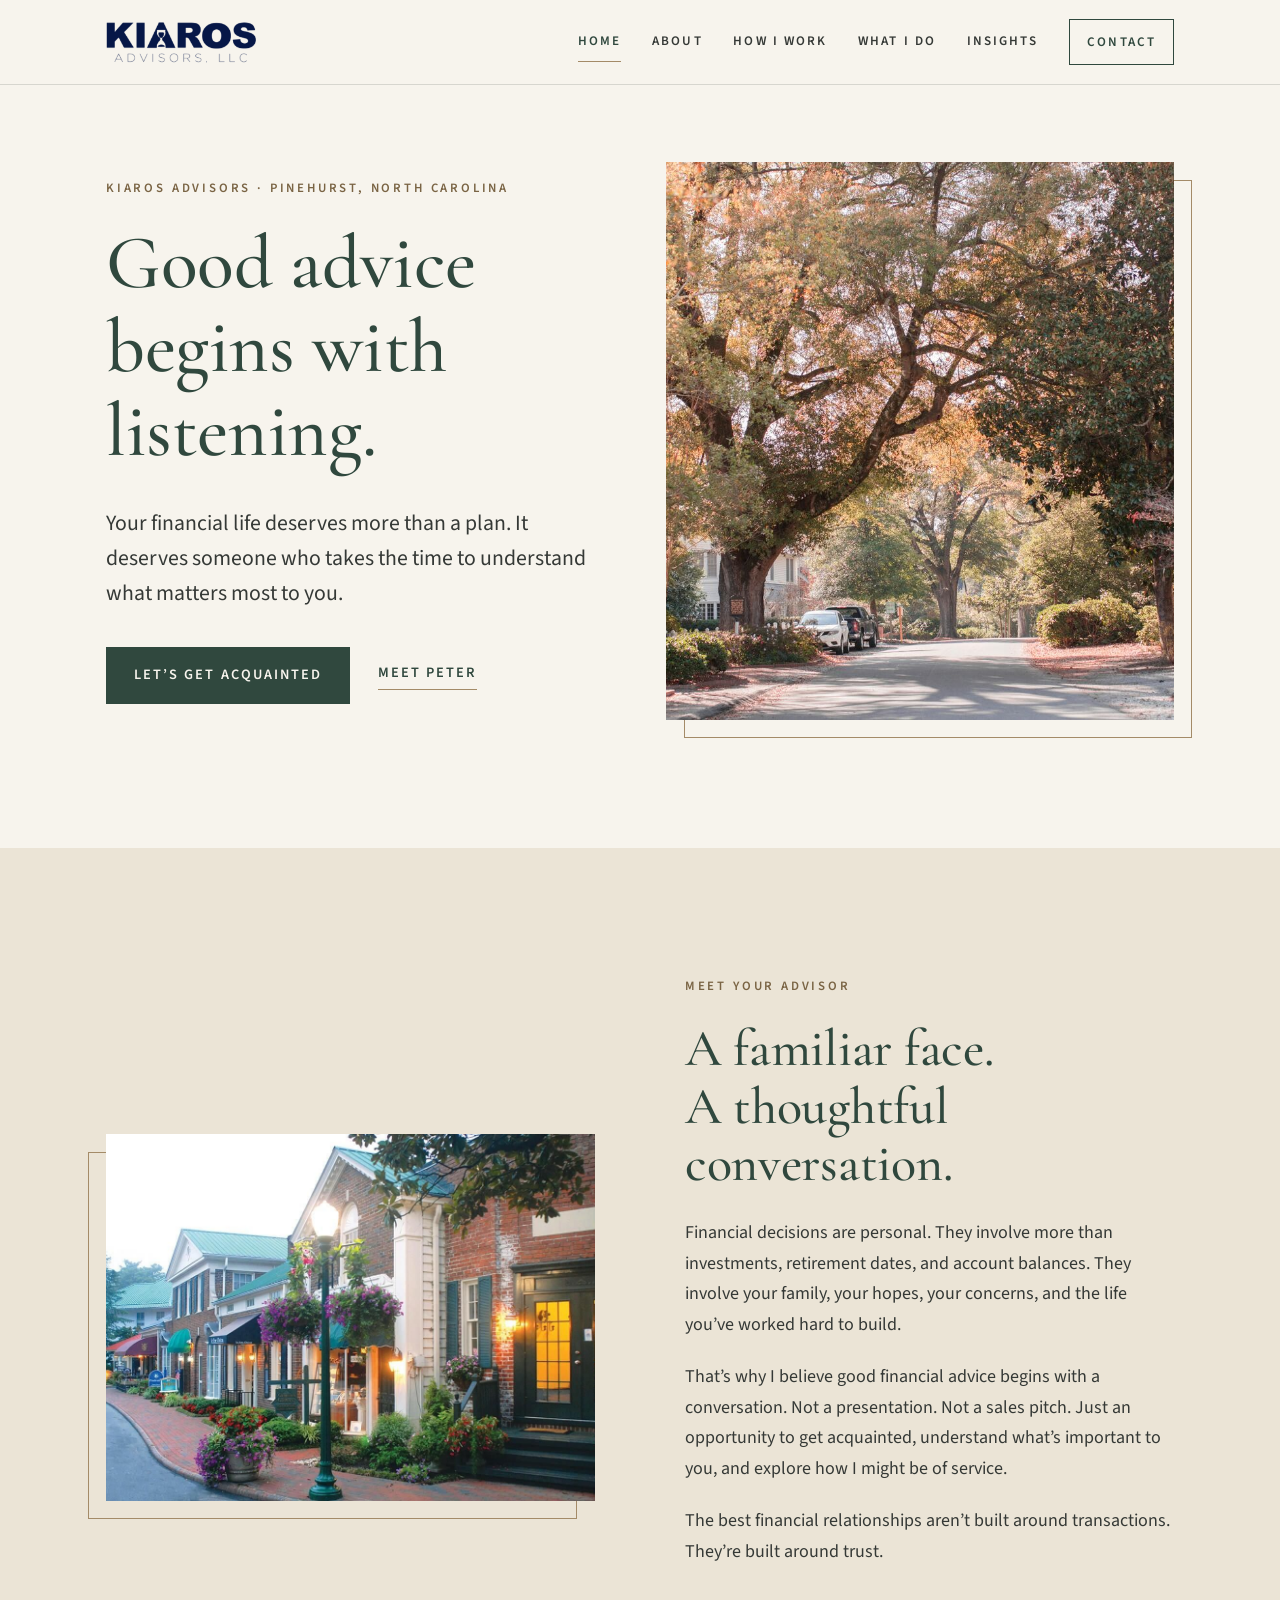
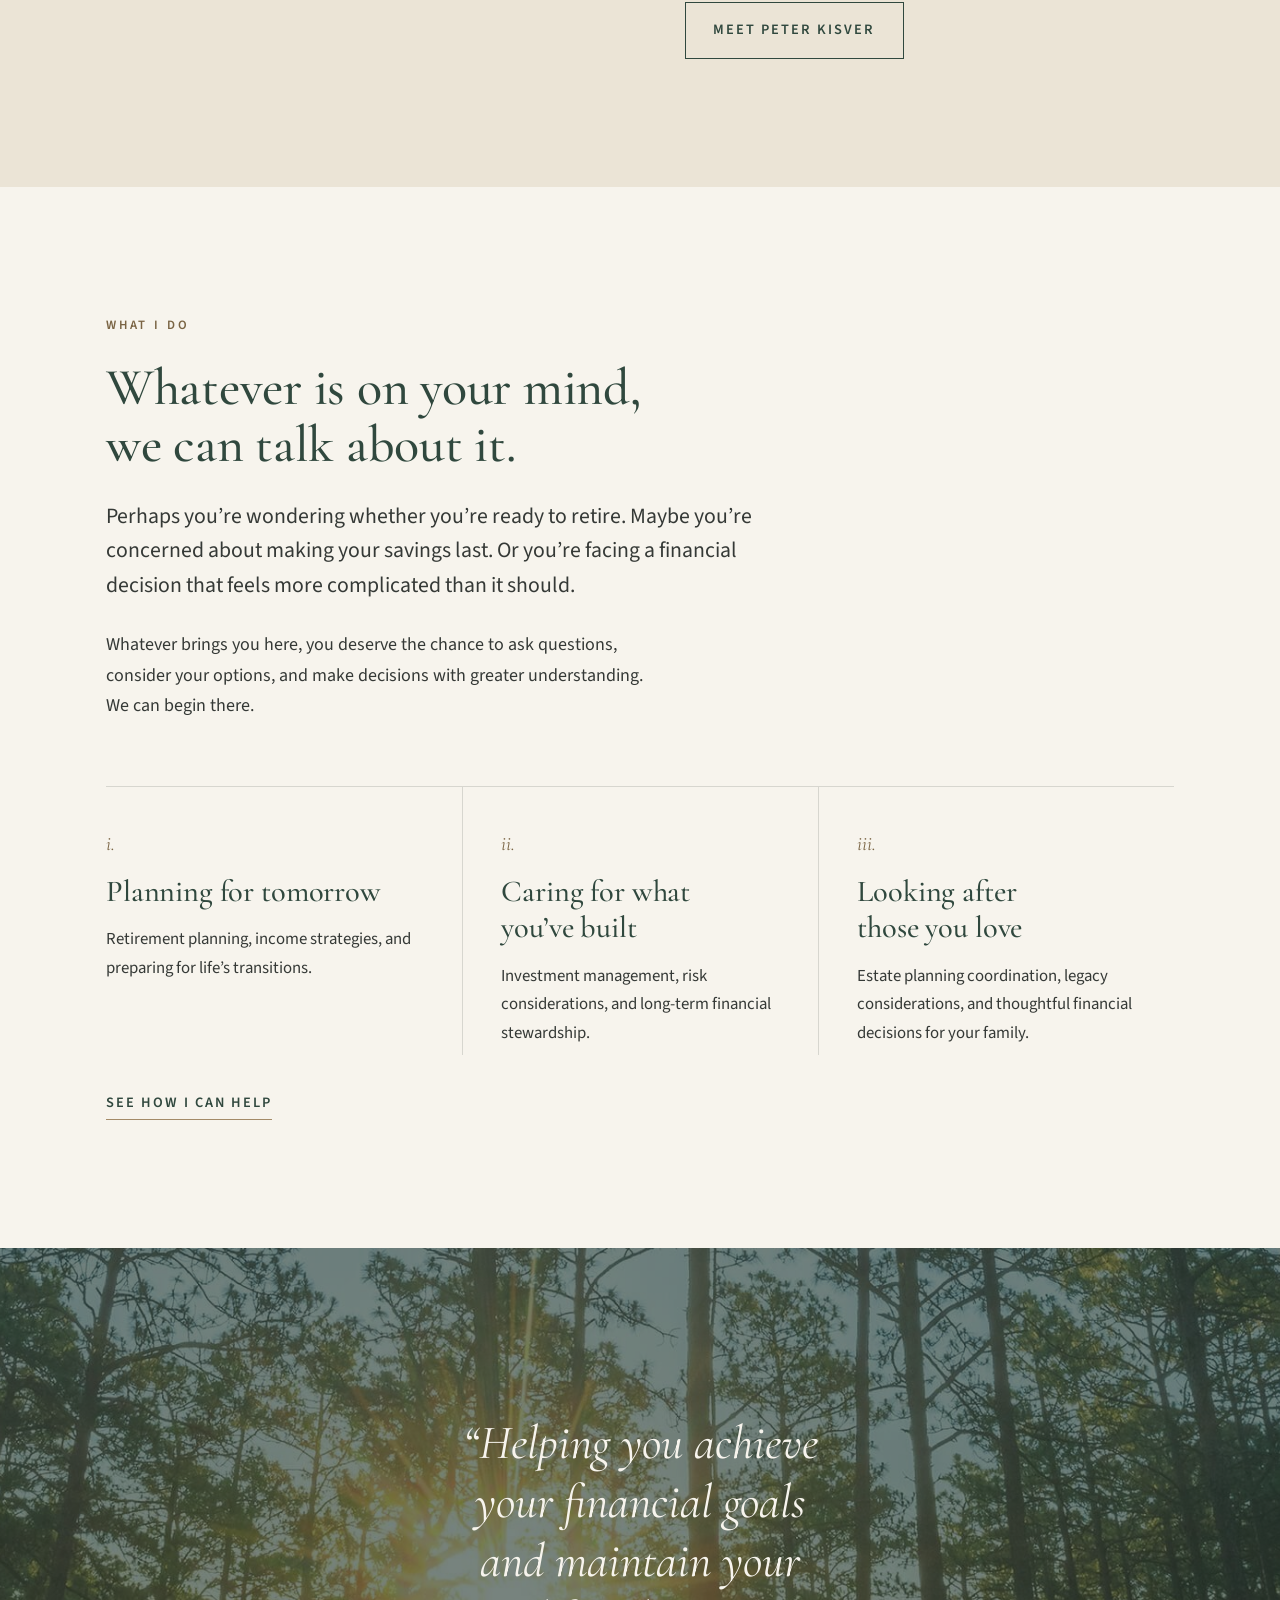
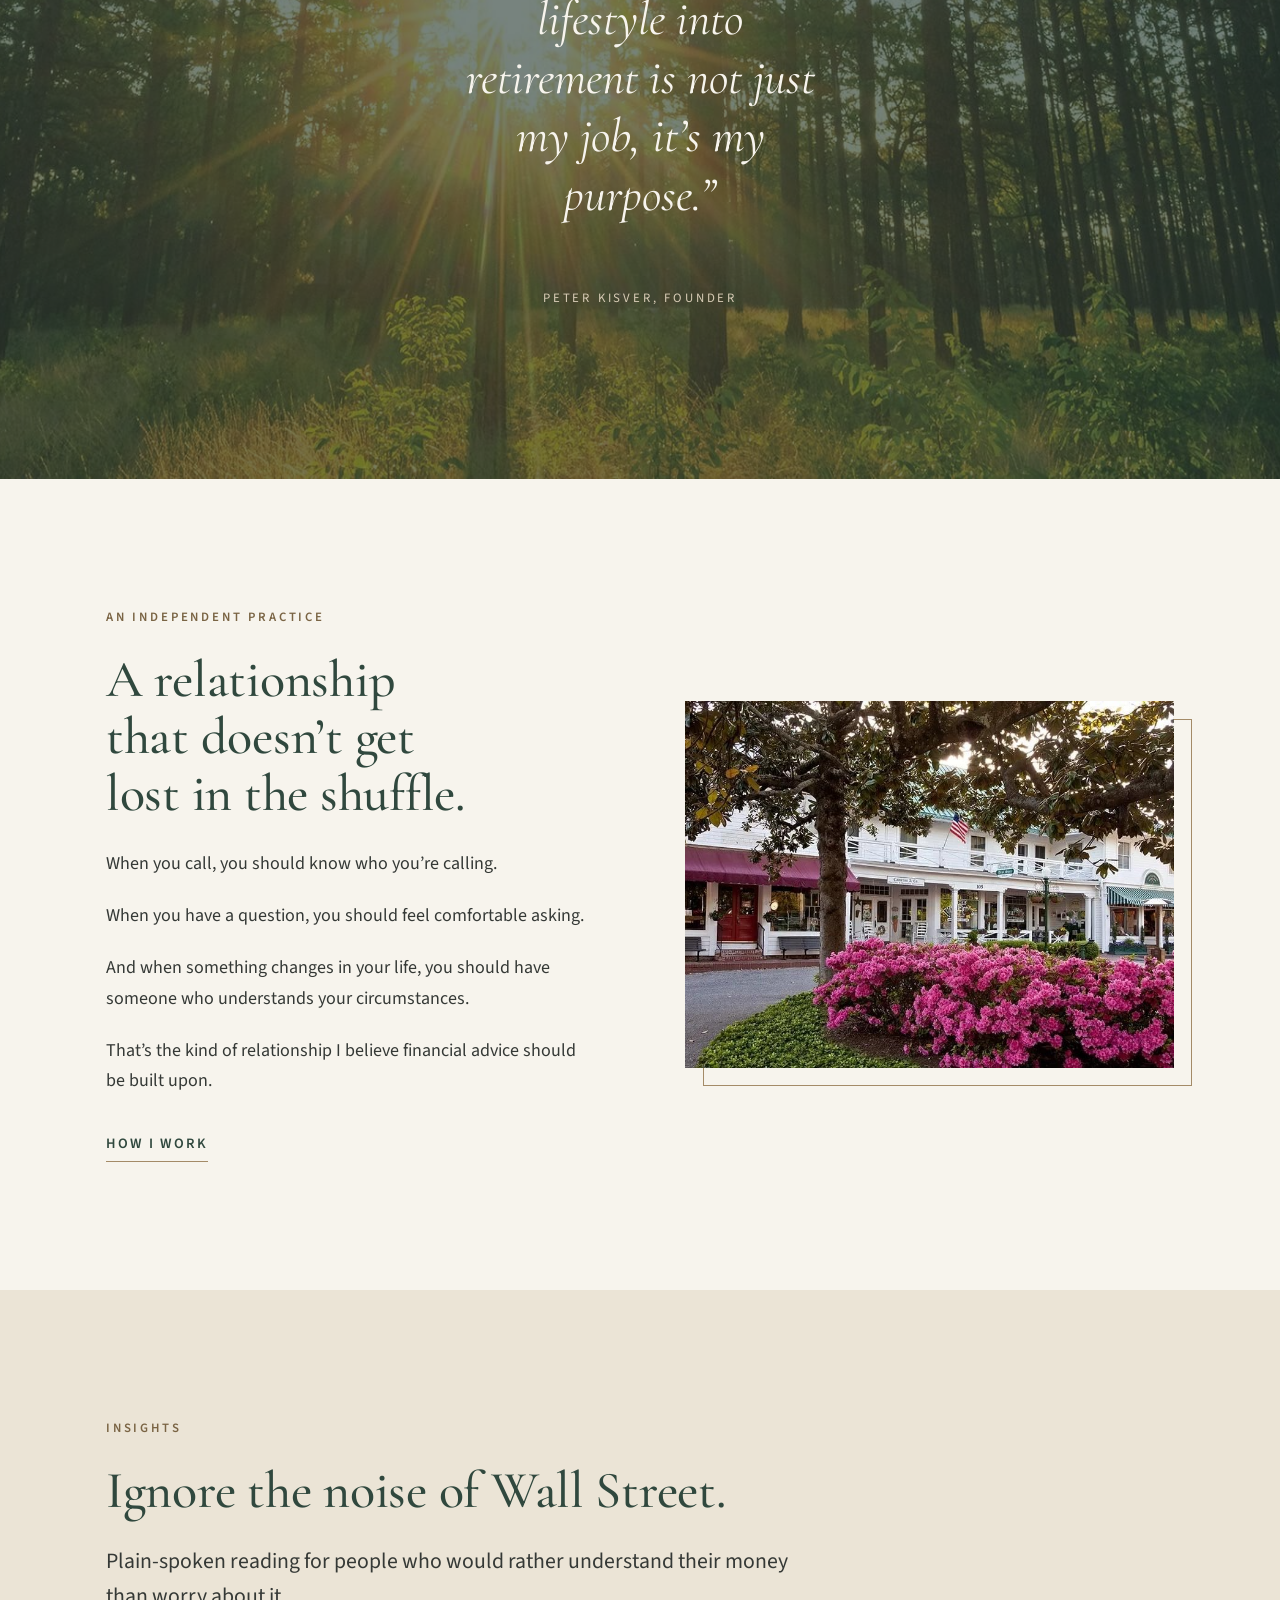
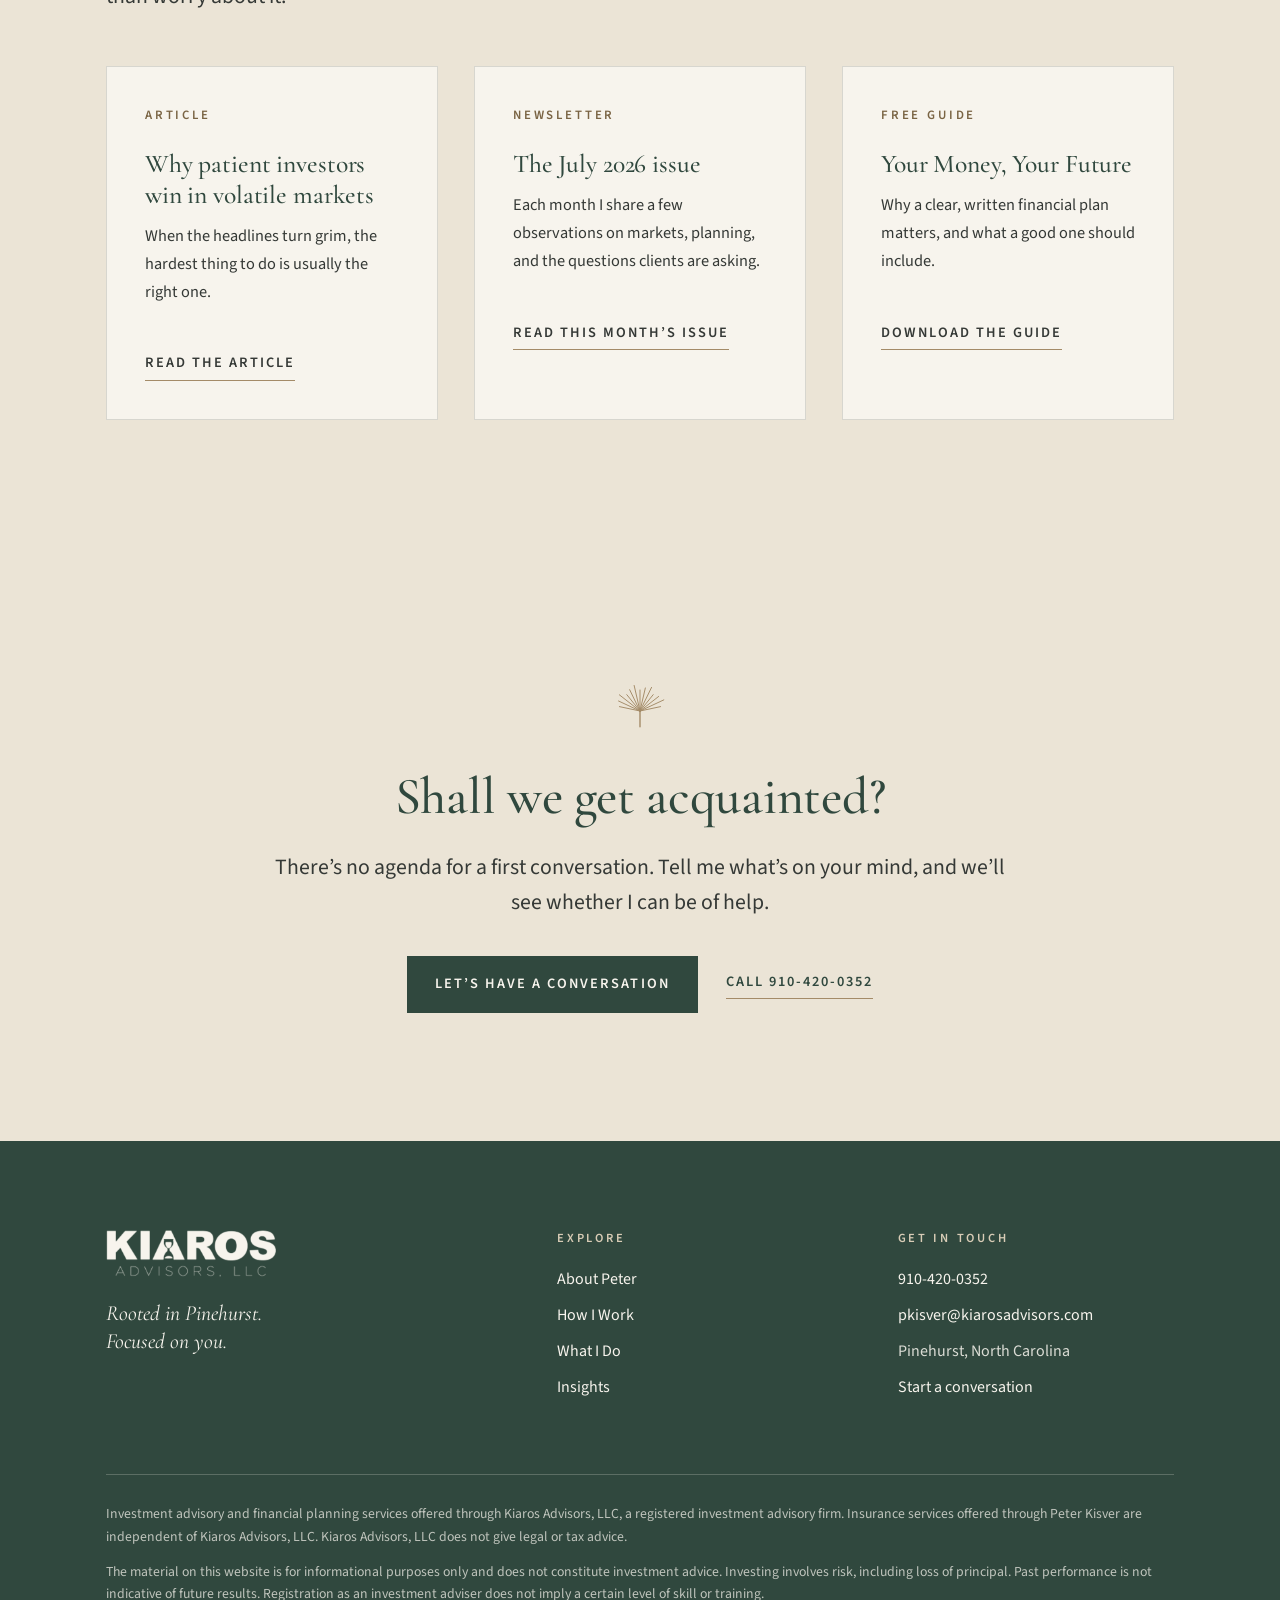
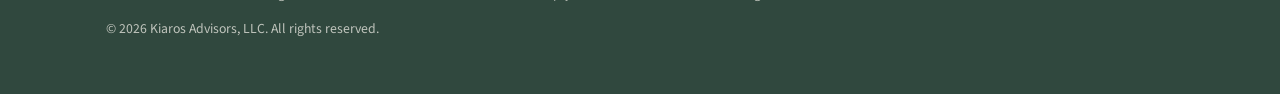
==== index.html @ 2b58d541 "Build new Kiaros Advisors website Static six-page site (Home, About, How I Work, What I Do, Insights" ====
<!doctype html>
<html lang="en">
<head>
  <meta charset="utf-8">
  <meta name="viewport" content="width=device-width, initial-scale=1">
  <title>Kiaros Advisors | Financial Planning in Pinehurst, NC</title>
  <meta name="description" content="Peter Kisver of Kiaros Advisors offers financial planning and investment management in Pinehurst, North Carolina. Good advice begins with listening.">
  <link rel="canonical" href="https://investinginthepines.com/">
  <meta property="og:type" content="website">
  <meta property="og:site_name" content="Kiaros Advisors">
  <meta property="og:title" content="Kiaros Advisors | Financial Planning in Pinehurst, NC">
  <meta property="og:description" content="Peter Kisver of Kiaros Advisors offers financial planning and investment management in Pinehurst, North Carolina. Good advice begins with listening.">
  <meta property="og:url" content="https://investinginthepines.com/">
  <meta property="og:image" content="https://investinginthepines.com/assets/img/share.jpg">
  <meta name="twitter:card" content="summary_large_image">
  <meta name="theme-color" content="#30483e">
  <link rel="icon" href="favicon.svg" type="image/svg+xml">
  <link rel="preconnect" href="https://fonts.googleapis.com">
  <link rel="preconnect" href="https://fonts.gstatic.com" crossorigin>
  <link href="https://fonts.googleapis.com/css2?family=Cormorant+Garamond:ital,wght@0,400;0,500;0,600;1,400;1,500&family=Source+Sans+3:wght@400;600&display=swap" rel="stylesheet">
  <link rel="stylesheet" href="assets/css/site.css">
</head>
<body>
  <a class="skip" href="#main">Skip to content</a>

  <header class="site-header">
    <div class="wrap">
      <a class="brand" href="index.html" aria-label="Kiaros Advisors, home">
        <img src="assets/img/kiaros-logo.png" alt="Kiaros Advisors, LLC" width="504" height="144">
      </a>
      <button class="nav-toggle" type="button" aria-expanded="false" aria-controls="site-nav">Menu</button>
      <nav class="nav" id="site-nav" aria-label="Main">
        <a href="index.html" aria-current="page">Home</a>
        <a href="about.html">About</a>
        <a href="how-i-work.html">How I Work</a>
        <a href="what-i-do.html">What I Do</a>
        <a href="insights.html">Insights</a>
        <a class="nav-cta" href="contact.html">Contact</a>
      </nav>
    </div>
  </header>

  <main id="main">

    <section class="hero">
      <div class="wrap hero-grid">
        <div>
          <span class="eyebrow">Kiaros Advisors &middot; Pinehurst, North Carolina</span>
          <h1>Good advice begins with listening.</h1>
          <p class="lede">Your financial life deserves more than a plan. It deserves someone who takes the time to understand what matters most to you.</p>
          <div class="actions">
            <a class="btn" href="contact.html">Let&rsquo;s Get Acquainted</a>
            <a class="textlink" href="about.html">Meet Peter</a>
          </div>
        </div>
        <figure class="frame">
          <img src="assets/img/pinehurst-street.jpg" alt="A quiet street in Pinehurst shaded by old oaks and magnolias" width="1280" height="853" fetchpriority="high">
        </figure>
      </div>
    </section>

    <section class="section section--sand">
      <div class="wrap split">
        <figure class="frame frame--left">
          <img src="assets/img/village-shops.jpg" alt="Brick storefronts and flower baskets along a street in the Village of Pinehurst" width="1140" height="760" loading="lazy">
        </figure>
        <div>
          <span class="eyebrow">Meet your advisor</span>
          <h2>A familiar face. A thoughtful conversation.</h2>
          <p>Financial decisions are personal. They involve more than investments, retirement dates, and account balances. They involve your family, your hopes, your concerns, and the life you&rsquo;ve worked hard to build.</p>
          <p>That&rsquo;s why I believe good financial advice begins with a conversation. Not a presentation. Not a sales pitch. Just an opportunity to get acquainted, understand what&rsquo;s important to you, and explore how I might be of service.</p>
          <p>The best financial relationships aren&rsquo;t built around transactions. They&rsquo;re built around trust.</p>
          <div class="actions">
            <a class="btn btn--ghost" href="about.html">Meet Peter Kisver</a>
          </div>
        </div>
      </div>
    </section>

    <section class="section">
      <div class="wrap">
        <div class="narrow">
          <span class="eyebrow">What I do</span>
          <h2>Whatever is on your mind, we can talk about it.</h2>
          <p class="lede">Perhaps you&rsquo;re wondering whether you&rsquo;re ready to retire. Maybe you&rsquo;re concerned about making your savings last. Or you&rsquo;re facing a financial decision that feels more complicated than it should.</p>
          <p>Whatever brings you here, you deserve the chance to ask questions, consider your options, and make decisions with greater understanding. We can begin there.</p>
        </div>
        <div class="areas">
          <div class="area">
            <span class="num">i.</span>
            <h3>Planning for tomorrow</h3>
            <p>Retirement planning, income strategies, and preparing for life&rsquo;s transitions.</p>
          </div>
          <div class="area">
            <span class="num">ii.</span>
            <h3>Caring for what you&rsquo;ve built</h3>
            <p>Investment management, risk considerations, and long-term financial stewardship.</p>
          </div>
          <div class="area">
            <span class="num">iii.</span>
            <h3>Looking after those you love</h3>
            <p>Estate planning coordination, legacy considerations, and thoughtful financial decisions for your family.</p>
          </div>
        </div>
        <div class="actions">
          <a class="textlink" href="what-i-do.html">See how I can help</a>
        </div>
      </div>
    </section>

    <section class="band">
      <img src="assets/img/longleaf-sunset.jpg" alt="" width="1920" height="900" loading="lazy">
      <div class="wrap">
        <blockquote>
          <p>&ldquo;Helping you achieve your financial goals and maintain your lifestyle into retirement is not just my job, it&rsquo;s my purpose.&rdquo;</p>
          <cite>Peter Kisver, Founder</cite>
        </blockquote>
      </div>
    </section>

    <section class="section">
      <div class="wrap split">
        <div>
          <span class="eyebrow">An independent practice</span>
          <h2>A relationship that doesn&rsquo;t get lost in the shuffle.</h2>
          <p>When you call, you should know who you&rsquo;re calling.</p>
          <p>When you have a question, you should feel comfortable asking.</p>
          <p>And when something changes in your life, you should have someone who understands your circumstances.</p>
          <p>That&rsquo;s the kind of relationship I believe financial advice should be built upon.</p>
          <div class="actions">
            <a class="textlink" href="how-i-work.html">How I work</a>
          </div>
        </div>
        <figure class="frame">
          <img src="assets/img/village-magnolia.jpg" alt="White clapboard shops, rocking chairs and azaleas in bloom in the Village of Pinehurst" width="900" height="600" loading="lazy">
        </figure>
      </div>
    </section>

    <section class="section section--sand">
      <div class="wrap">
        <span class="eyebrow">Insights</span>
        <h2>Ignore the noise of Wall Street.</h2>
        <p class="lede">Plain-spoken reading for people who would rather understand their money than worry about it.</p>
        <div class="cards">
          <a class="card" href="patient-investors.html">
            <span class="eyebrow">Article</span>
            <h3>Why patient investors win in volatile markets</h3>
            <p>When the headlines turn grim, the hardest thing to do is usually the right one.</p>
            <span class="textlink">Read the article</span>
          </a>
          <a class="card" href="https://kiarosjuly2026.pages.dev" target="_blank" rel="noopener">
            <span class="eyebrow">Newsletter</span>
            <h3>The July 2026 issue</h3>
            <p>Each month I share a few observations on markets, planning, and the questions clients are asking.</p>
            <span class="textlink">Read this month&rsquo;s issue</span>
          </a>
          <a class="card" href="https://drive.google.com/file/d/1ksR3P59dEwG6bX5nOfuxjIbrOfLYmkkx/view" target="_blank" rel="noopener">
            <span class="eyebrow">Free guide</span>
            <h3>Your Money, Your Future</h3>
            <p>Why a clear, written financial plan matters, and what a good one should include.</p>
            <span class="textlink">Download the guide</span>
          </a>
        </div>
      </div>
    </section>

    <section class="section closing">
      <div class="wrap center">
        <svg class="sprig" viewBox="0 0 64 64" fill="none" stroke="currentColor" stroke-width="1.1" stroke-linecap="round" aria-hidden="true"><path d="M32 40L8.5 35.0"/><path d="M32 40L7.5 28.6"/><path d="M32 40L8.4 21.5"/><path d="M32 40L16.9 21.3"/><path d="M32 40L20.2 15.7"/><path d="M32 40L25.3 10.8"/><path d="M32 40L32.0 16.0"/><path d="M32 40L38.1 13.7"/><path d="M32 40L45.2 13.0"/><path d="M32 40L47.1 21.3"/><path d="M32 40L53.3 23.4"/><path d="M32 40L59.2 27.3"/><path d="M32 40L55.5 35.0"/><path d="M32 40v18" stroke-width="1.6"/></svg>
        <h2>Shall we get acquainted?</h2>
        <p class="lede">There&rsquo;s no agenda for a first conversation. Tell me what&rsquo;s on your mind, and we&rsquo;ll see whether I can be of help.</p>
        <div class="actions">
          <a class="btn" href="contact.html">Let&rsquo;s Have a Conversation</a>
          <a class="textlink" href="tel:+19104200352">Call 910-420-0352</a>
        </div>
      </div>
    </section>
  </main>

  <footer class="site-footer">
    <div class="wrap">
      <div class="footer-grid">
        <div>
          <img src="assets/img/kiaros-logo-ivory.png" alt="Kiaros Advisors, LLC" width="504" height="144" loading="lazy">
          <p class="footer-tag">Rooted in Pinehurst.<br>Focused on you.</p>
        </div>
        <div>
          <h2>Explore</h2>
          <ul>
            <li><a href="about.html">About Peter</a></li>
            <li><a href="how-i-work.html">How I Work</a></li>
            <li><a href="what-i-do.html">What I Do</a></li>
            <li><a href="insights.html">Insights</a></li>
          </ul>
        </div>
        <div>
          <h2>Get in touch</h2>
          <ul>
            <li><a href="tel:+19104200352">910-420-0352</a></li>
            <li><a href="mailto:pkisver@kiarosadvisors.com">pkisver@kiarosadvisors.com</a></li>
            <li>Pinehurst, North Carolina</li>
            <li><a href="contact.html">Start a conversation</a></li>
          </ul>
        </div>
      </div>
      <div class="legal">
        <p>Investment advisory and financial planning services offered through Kiaros Advisors, LLC, a registered investment advisory firm. Insurance services offered through Peter Kisver are independent of Kiaros Advisors, LLC. Kiaros Advisors, LLC does not give legal or tax advice.</p>
        <p>The material on this website is for informational purposes only and does not constitute investment advice. Investing involves risk, including loss of principal. Past performance is not indicative of future results. Registration as an investment adviser does not imply a certain level of skill or training.</p>
        <p>&copy; 2026 Kiaros Advisors, LLC. All rights reserved.</p>
      </div>
    </div>
  </footer>

  <script src="assets/js/site.js" defer></script>
</body>
</html>
---- assets/css/site.css ----
/* Kiaros Advisors — investinginthepines.com
   Palette and type follow the brand brief: quiet, warm, established. */

:root {
  --pine: #30483e;
  --pine-deep: #24372f;
  --ivory: #f7f4ed;
  --sandstone: #d8ccb6;
  --sand-soft: #ebe4d6;
  --sage: #9aa995;
  --charcoal: #353936;
  --bronze: #a48b68;
  --bronze-ink: #7a6444;
  --rule: rgba(53, 57, 54, 0.16);

  --serif: "Cormorant Garamond", "Libre Baskerville", Georgia, serif;
  --sans: "Source Sans 3", "Lato", -apple-system, "Segoe UI", sans-serif;

  --wrap: 1180px;
  --gutter: clamp(20px, 5vw, 56px);
  --section: clamp(72px, 10vw, 136px);
}

*,
*::before,
*::after { box-sizing: border-box; }

html { -webkit-text-size-adjust: 100%; scroll-behavior: smooth; }

body {
  margin: 0;
  background: var(--ivory);
  color: var(--charcoal);
  font-family: var(--sans);
  font-size: 1.125rem;
  line-height: 1.7;
  -webkit-font-smoothing: antialiased;
  text-rendering: optimizeLegibility;
}

img { display: block; max-width: 100%; height: auto; }

a { color: var(--pine); text-underline-offset: 0.2em; text-decoration-thickness: 1px; }
a:hover { color: var(--pine-deep); }

:focus-visible { outline: 2px solid var(--bronze); outline-offset: 3px; }

h1, h2, h3 {
  font-family: var(--serif);
  font-weight: 500;
  color: var(--pine);
  line-height: 1.1;
  letter-spacing: -0.005em;
  margin: 0 0 0.5em;
  text-wrap: balance;
}
h1 { font-size: clamp(2.75rem, 6.2vw, 4.75rem); }
h2 { font-size: clamp(2.1rem, 4.2vw, 3.25rem); }
h3 { font-size: clamp(1.5rem, 2.4vw, 1.9rem); line-height: 1.2; }

p { margin: 0 0 1.2em; max-width: 62ch; }
p:last-child { margin-bottom: 0; }

.wrap { max-width: var(--wrap); margin: 0 auto; padding: 0 var(--gutter); }
.narrow { max-width: 760px; }
.section { padding: var(--section) 0; }
.section--sand { background: var(--sand-soft); }
.section--pine { background: var(--pine); color: var(--ivory); }
.section--pine h2, .section--pine h3 { color: var(--ivory); }
.section--tight { padding: clamp(56px, 7vw, 88px) 0; }

.eyebrow {
  display: block;
  font-family: var(--sans);
  font-size: 0.8rem;
  font-weight: 600;
  letter-spacing: 0.22em;
  text-transform: uppercase;
  color: var(--bronze-ink);
  margin-bottom: 1.4rem;
}
.section--pine .eyebrow, .band .eyebrow { color: var(--sandstone); }

.lede { font-size: clamp(1.2rem, 1.7vw, 1.4rem); line-height: 1.6; }

.skip {
  position: absolute; left: -9999px; top: 0;
  background: var(--pine); color: var(--ivory); padding: 12px 18px; z-index: 100;
}
.skip:focus { left: 12px; top: 12px; }

/* ---------- Buttons ---------- */
.btn {
  display: inline-block;
  font-family: var(--sans);
  font-size: 0.9rem;
  font-weight: 600;
  letter-spacing: 0.14em;
  text-transform: uppercase;
  text-decoration: none;
  padding: 1.05em 1.9em;
  border: 1px solid var(--pine);
  background: var(--pine);
  color: var(--ivory);
  transition: background-color 0.2s ease, color 0.2s ease, border-color 0.2s ease;
}
.btn:hover { background: var(--pine-deep); border-color: var(--pine-deep); color: var(--ivory); }
.btn--ghost { background: transparent; color: var(--pine); }
.btn--ghost:hover { background: var(--pine); color: var(--ivory); }
.btn--light { background: var(--ivory); border-color: var(--ivory); color: var(--pine); }
.btn--light:hover { background: var(--sandstone); border-color: var(--sandstone); color: var(--pine-deep); }

.textlink {
  font-weight: 600;
  font-size: 0.9rem;
  letter-spacing: 0.14em;
  text-transform: uppercase;
  text-decoration: none;
  border-bottom: 1px solid var(--bronze);
  padding-bottom: 4px;
}
.textlink:hover { border-color: var(--pine); }

.actions { display: flex; flex-wrap: wrap; gap: 14px 28px; align-items: center; margin-top: 2.2rem; }

/* ---------- Header ---------- */
.site-header {
  position: sticky; top: 0; z-index: 50;
  background: var(--ivory);
  border-bottom: 1px solid var(--rule);
}
.site-header .wrap {
  display: flex; align-items: center; justify-content: space-between;
  min-height: 84px; gap: 24px;
}
.brand { display: inline-flex; align-items: center; }
.brand img { width: 150px; }

.nav { display: flex; align-items: center; gap: clamp(18px, 2.4vw, 36px); }
.nav a {
  font-size: 0.82rem;
  font-weight: 600;
  letter-spacing: 0.16em;
  text-transform: uppercase;
  text-decoration: none;
  color: var(--charcoal);
  padding: 8px 0;
  border-bottom: 1px solid transparent;
}
.nav a:hover, .nav a[aria-current="page"] { color: var(--pine); border-color: var(--bronze); }
.nav a.nav-cta {
  border: 1px solid var(--pine); padding: 0.8em 1.3em; color: var(--pine);
}
.nav a.nav-cta:hover, .nav a.nav-cta[aria-current="page"] { background: var(--pine); color: var(--ivory); border-color: var(--pine); }

.nav-toggle {
  display: none;
  background: none; border: 1px solid var(--rule); color: var(--pine);
  font: 600 0.8rem var(--sans); letter-spacing: 0.16em; text-transform: uppercase;
  padding: 0.75em 1.1em; cursor: pointer;
}

@media (max-width: 960px) {
  .nav-toggle { display: block; }
  .nav {
    display: none;
    position: absolute; left: 0; right: 0; top: 100%;
    flex-direction: column; align-items: stretch; gap: 0;
    background: var(--ivory);
    border-bottom: 1px solid var(--rule);
    padding: 8px var(--gutter) 24px;
  }
  .nav.is-open { display: flex; }
  .nav a { padding: 16px 0; border-bottom: 1px solid var(--rule); font-size: 0.9rem; }
  .nav a.nav-cta { margin-top: 20px; text-align: center; padding: 1em; }
}

/* ---------- Hero ---------- */
.hero { padding: clamp(40px, 6vw, 88px) 0 var(--section); overflow: hidden; }
.hero-grid {
  display: grid;
  grid-template-columns: minmax(0, 1fr) minmax(0, 1.05fr);
  gap: clamp(32px, 6vw, 88px);
  align-items: center;
}
.hero h1 { margin-bottom: 0.45em; }
.hero .lede { max-width: 30em; }

.frame { position: relative; margin: 0; }
.frame img { width: 100%; object-fit: cover; position: relative; }
.frame::before {
  content: ""; position: absolute; inset: 18px -18px -18px 18px;
  border: 1px solid var(--bronze);
}
.frame--left::before { inset: 18px 18px -18px -18px; }
.frame figcaption, .caption {
  position: relative;
  margin-top: 30px;
  font-size: 0.78rem; letter-spacing: 0.18em; text-transform: uppercase;
  color: var(--bronze-ink);
}
.hero .frame img { aspect-ratio: 4 / 4.4; }

@media (max-width: 860px) {
  .hero-grid { grid-template-columns: 1fr; }
  .hero .frame { order: -1; margin-right: 18px; }
  .hero .frame img { aspect-ratio: 3 / 2; }
}

/* ---------- Page header (inner pages) ---------- */
.page-head { padding: clamp(56px, 8vw, 112px) 0 clamp(40px, 5vw, 64px); }
.page-head h1 { font-size: clamp(2.6rem, 5.4vw, 4.1rem); max-width: 16em; }
.page-head .lede { max-width: 40em; }

/* ---------- Split layouts ---------- */
.split {
  display: grid;
  grid-template-columns: repeat(2, minmax(0, 1fr));
  gap: clamp(40px, 7vw, 104px);
  align-items: center;
}
.split--top { align-items: start; }
.split .frame img { aspect-ratio: 4 / 3; }
.split .frame--tall img { aspect-ratio: 4 / 5; }
@media (max-width: 860px) {
  .split { grid-template-columns: 1fr; }
  .split .frame { margin-right: 18px; }
  .split .frame--left { margin: 0 0 0 18px; }
}

/* ---------- Three areas ---------- */
.areas {
  display: grid; grid-template-columns: repeat(3, minmax(0, 1fr));
  gap: 0; margin-top: clamp(40px, 5vw, 64px);
  border-top: 1px solid var(--rule);
}
.area { padding: 40px clamp(20px, 3vw, 40px) 8px 0; }
.area + .area { border-left: 1px solid var(--rule); padding-left: clamp(20px, 3vw, 40px); }
.area .num {
  font-family: var(--serif); font-style: italic; font-size: 1.25rem; color: var(--bronze-ink);
  display: block; margin-bottom: 0.8rem;
}
.area p { font-size: 1.05rem; }
@media (max-width: 860px) {
  .areas { grid-template-columns: 1fr; }
  .area, .area + .area { border-left: 0; padding: 32px 0; border-bottom: 1px solid var(--rule); }
}

/* ---------- Photo band ---------- */
.band { position: relative; color: var(--ivory); background: var(--pine-deep); isolation: isolate; }
.band > img {
  position: absolute; inset: 0; width: 100%; height: 100%; object-fit: cover; z-index: -2;
}
.band::after { content: ""; position: absolute; inset: 0; background: var(--pine-deep); opacity: 0.62; z-index: -1; }
.band .wrap { padding-top: clamp(96px, 13vw, 184px); padding-bottom: clamp(96px, 13vw, 184px); text-align: center; }
.band blockquote { margin: 0 auto; max-width: 21em; }
.band blockquote p {
  font-family: var(--serif); font-size: clamp(1.9rem, 3.8vw, 3rem); line-height: 1.22;
  font-style: italic; max-width: none; margin-bottom: 1.2em;
}
.band cite {
  font-style: normal; font-size: 0.8rem; letter-spacing: 0.22em; text-transform: uppercase; color: var(--sandstone);
}

/* ---------- Sprig ornament ---------- */
.sprig { width: 56px; height: 56px; color: var(--bronze); margin-bottom: 1.6rem; }
.center { text-align: center; }
.center p, .center h2 { margin-left: auto; margin-right: auto; }
.center .sprig { margin-left: auto; margin-right: auto; }
.center .actions { justify-content: center; }

/* ---------- Steps ---------- */
.steps { list-style: none; margin: clamp(32px, 4vw, 56px) 0 0; padding: 0; counter-reset: step; }
.steps li {
  counter-increment: step;
  display: grid; grid-template-columns: 110px minmax(0, 1fr); gap: clamp(16px, 4vw, 56px);
  padding: clamp(28px, 4vw, 44px) 0; border-top: 1px solid var(--rule);
}
.steps li:last-child { border-bottom: 1px solid var(--rule); }
.steps li::before {
  content: counter(step, decimal-leading-zero);
  font-family: var(--serif); font-style: italic; font-size: 2.6rem; line-height: 1; color: var(--bronze);
}
.steps h3 { margin-bottom: 0.4em; }
@media (max-width: 620px) { .steps li { grid-template-columns: 1fr; gap: 8px; } }

/* ---------- Principles / detail lists ---------- */
.pairs { display: grid; grid-template-columns: repeat(2, minmax(0, 1fr)); gap: clamp(32px, 5vw, 72px) clamp(40px, 7vw, 104px); margin-top: clamp(32px, 4vw, 56px); }
.pairs > div { border-top: 1px solid var(--rule); padding-top: 28px; }
.section--pine .pairs > div { border-color: rgba(247, 244, 237, 0.25); }
@media (max-width: 760px) { .pairs { grid-template-columns: 1fr; } }

.topics { list-style: none; padding: 0; margin: 1.4rem 0 0; }
.topics li { padding: 12px 0; border-top: 1px solid var(--rule); font-size: 1.05rem; }
.topics li:last-child { border-bottom: 1px solid var(--rule); }

.service { padding: var(--section) 0; border-top: 1px solid var(--rule); }
.service:first-of-type { border-top: 0; padding-top: clamp(24px, 4vw, 48px); }

.note {
  border-left: 2px solid var(--bronze); padding: 4px 0 4px 24px; margin-top: 2rem;
  font-size: 1rem; color: #4d524e;
}

/* ---------- Insights ---------- */
.feature { display: grid; grid-template-columns: minmax(0, 1.1fr) minmax(0, 1fr); gap: clamp(32px, 6vw, 88px); align-items: center; }
.feature .frame img { aspect-ratio: 16 / 11; }
@media (max-width: 860px) { .feature { grid-template-columns: 1fr; } .feature .frame { margin-right: 18px; } }

.cards { display: grid; grid-template-columns: repeat(3, minmax(0, 1fr)); gap: clamp(20px, 3vw, 36px); margin-top: clamp(32px, 4vw, 56px); }
.card {
  display: flex; flex-direction: column; background: var(--ivory);
  border: 1px solid var(--rule); padding: clamp(26px, 3vw, 38px); text-decoration: none; color: inherit;
  transition: border-color 0.2s ease;
}
a.card:hover { border-color: var(--bronze); color: inherit; }
.card h3 { font-size: 1.6rem; }
.card p { font-size: 1.02rem; }
.card .textlink { margin-top: auto; align-self: flex-start; }
.card p + .textlink { margin-top: 1.6rem; }
@media (max-width: 900px) { .cards { grid-template-columns: 1fr; } }

.archive { list-style: none; padding: 0; margin: clamp(28px, 4vw, 48px) 0 0; display: grid; grid-template-columns: repeat(4, minmax(0, 1fr)); border-top: 1px solid var(--rule); border-left: 1px solid var(--rule); }
.archive a {
  display: block; padding: 26px 24px; text-decoration: none;
  border-right: 1px solid var(--rule); border-bottom: 1px solid var(--rule);
  transition: background-color 0.2s ease;
}
.archive a:hover { background: var(--ivory); }
.archive .month { display: block; font-family: var(--serif); font-size: 1.55rem; color: var(--pine); line-height: 1.1; }
.archive .year { font-size: 0.78rem; letter-spacing: 0.2em; color: var(--bronze-ink); }
@media (max-width: 820px) { .archive { grid-template-columns: repeat(2, minmax(0, 1fr)); } }

/* ---------- Article ---------- */
.article { padding-bottom: var(--section); }
.article h2 { font-size: clamp(1.7rem, 3vw, 2.2rem); margin-top: 2.2em; }
.article p { max-width: none; }
.article blockquote {
  margin: 2.4em 0; padding-left: 28px; border-left: 2px solid var(--bronze);
  font-family: var(--serif); font-style: italic; font-size: 1.6rem; line-height: 1.35; color: var(--pine);
}
.article blockquote cite { display: block; margin-top: 0.8em; font: 600 0.78rem var(--sans); letter-spacing: 0.2em; text-transform: uppercase; color: var(--bronze-ink); }
.article-hero { margin: 0 0 clamp(40px, 6vw, 72px); }
.article-hero img { width: 100%; aspect-ratio: 21 / 9; object-fit: cover; }
.fineprint { font-size: 0.9rem; line-height: 1.6; color: #5a5f5b; border-top: 1px solid var(--rule); padding-top: 28px; margin-top: 56px; }

/* ---------- Contact ---------- */
.contact-grid { display: grid; grid-template-columns: minmax(0, 0.8fr) minmax(0, 1.2fr); gap: clamp(40px, 6vw, 96px); align-items: start; }
@media (max-width: 900px) { .contact-grid { grid-template-columns: 1fr; } }
.contact-list { list-style: none; padding: 0; margin: 0 0 2.4rem; }
.contact-list li { padding: 22px 0; border-top: 1px solid var(--rule); }
.contact-list li:last-child { border-bottom: 1px solid var(--rule); }
.contact-list .label { display: block; font-size: 0.78rem; font-weight: 600; letter-spacing: 0.2em; text-transform: uppercase; color: var(--bronze-ink); margin-bottom: 4px; }
.contact-list a, .contact-list .value { font-family: var(--serif); font-size: clamp(1.5rem, 2.6vw, 1.9rem); color: var(--pine); text-decoration: none; overflow-wrap: anywhere; }
.contact-list a:hover { text-decoration: underline; }
.form-shell { background: #fff; border: 1px solid var(--rule); padding: 8px; }
.form-shell iframe { display: block; width: 100%; min-height: 720px; border: 0; }
.form-fallback { font-size: 0.95rem; margin-top: 14px; }

/* ---------- Closing CTA ---------- */
.closing { background: var(--sand-soft); text-align: center; }
.closing h2 { max-width: 15em; margin-left: auto; margin-right: auto; }
.closing p { margin-left: auto; margin-right: auto; max-width: 34em; }
.closing .actions { justify-content: center; }

/* ---------- Footer ---------- */
.site-footer { background: var(--pine); color: rgba(247, 244, 237, 0.86); font-size: 1rem; padding: clamp(56px, 7vw, 88px) 0 40px; }
.site-footer a { color: var(--ivory); text-decoration: none; }
.site-footer a:hover { text-decoration: underline; }
.footer-grid { display: grid; grid-template-columns: 1.4fr 1fr 1fr; gap: clamp(32px, 5vw, 72px); }
.footer-grid img { width: 170px; margin-bottom: 22px; }
.footer-tag { font-family: var(--serif); font-style: italic; font-size: 1.35rem; color: var(--ivory); line-height: 1.3; }
.site-footer h2 { font: 600 0.78rem var(--sans); letter-spacing: 0.22em; text-transform: uppercase; color: var(--sandstone); margin-bottom: 1.2rem; }
.site-footer ul { list-style: none; margin: 0; padding: 0; }
.site-footer li { margin-bottom: 0.55rem; }
.legal { margin-top: clamp(40px, 5vw, 64px); padding-top: 28px; border-top: 1px solid rgba(247, 244, 237, 0.22); font-size: 0.86rem; line-height: 1.65; color: rgba(247, 244, 237, 0.72); }
.legal p { max-width: none; margin-bottom: 0.9em; }
@media (max-width: 760px) { .footer-grid { grid-template-columns: 1fr; } }

@media (prefers-reduced-motion: reduce) {
  html { scroll-behavior: auto; }
  * { transition: none !important; }
}
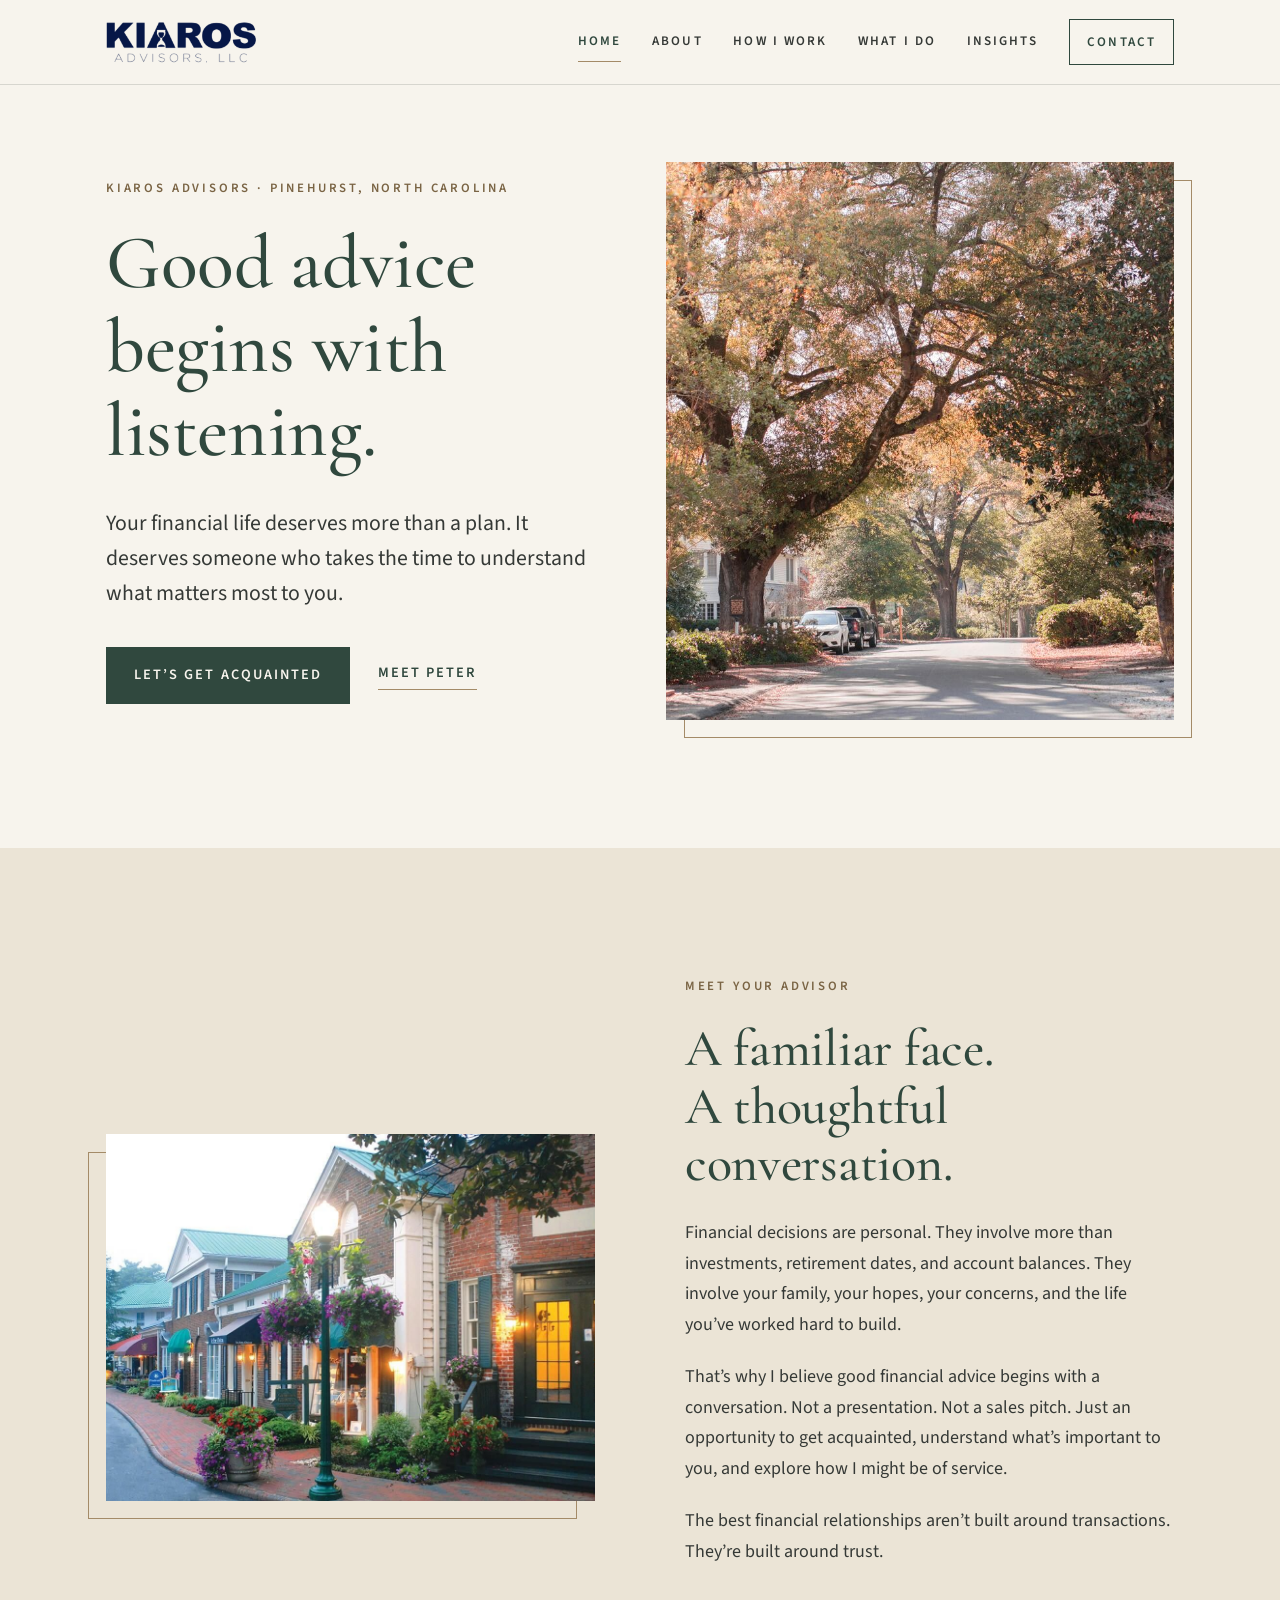
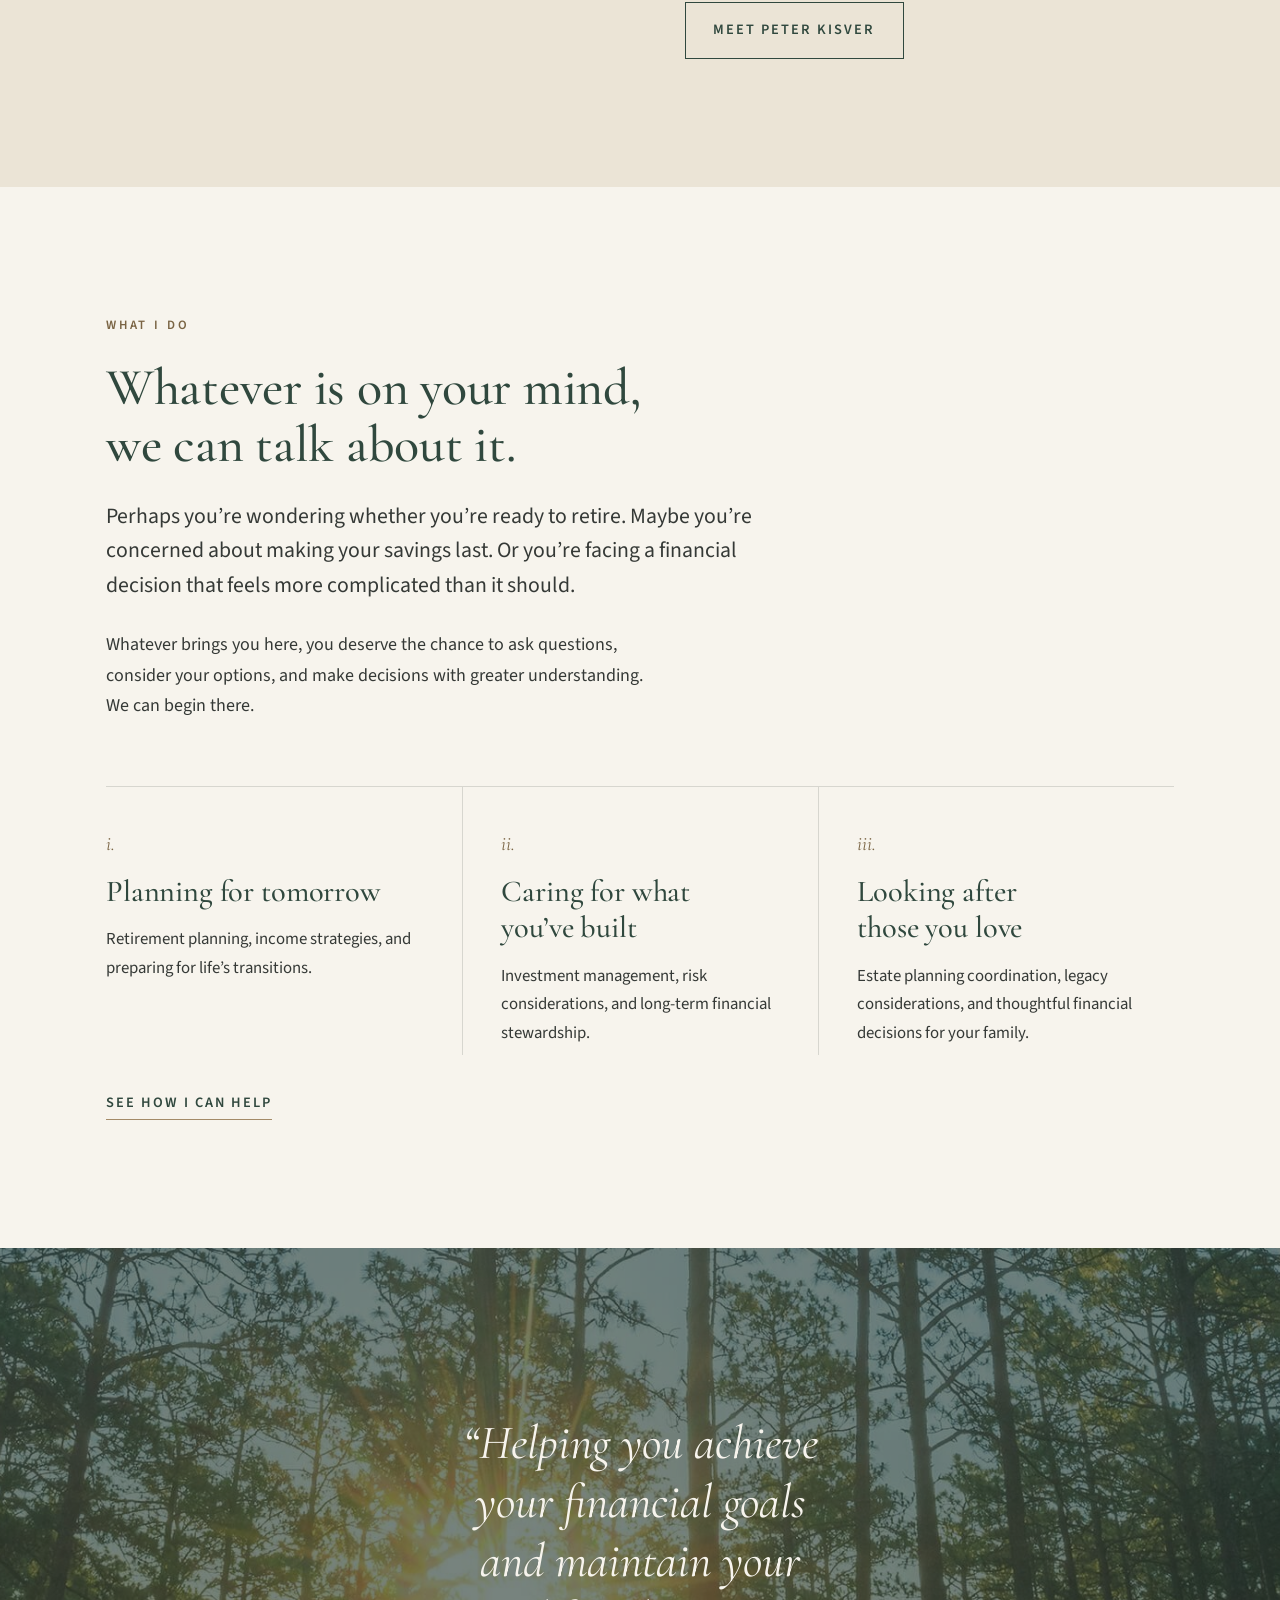
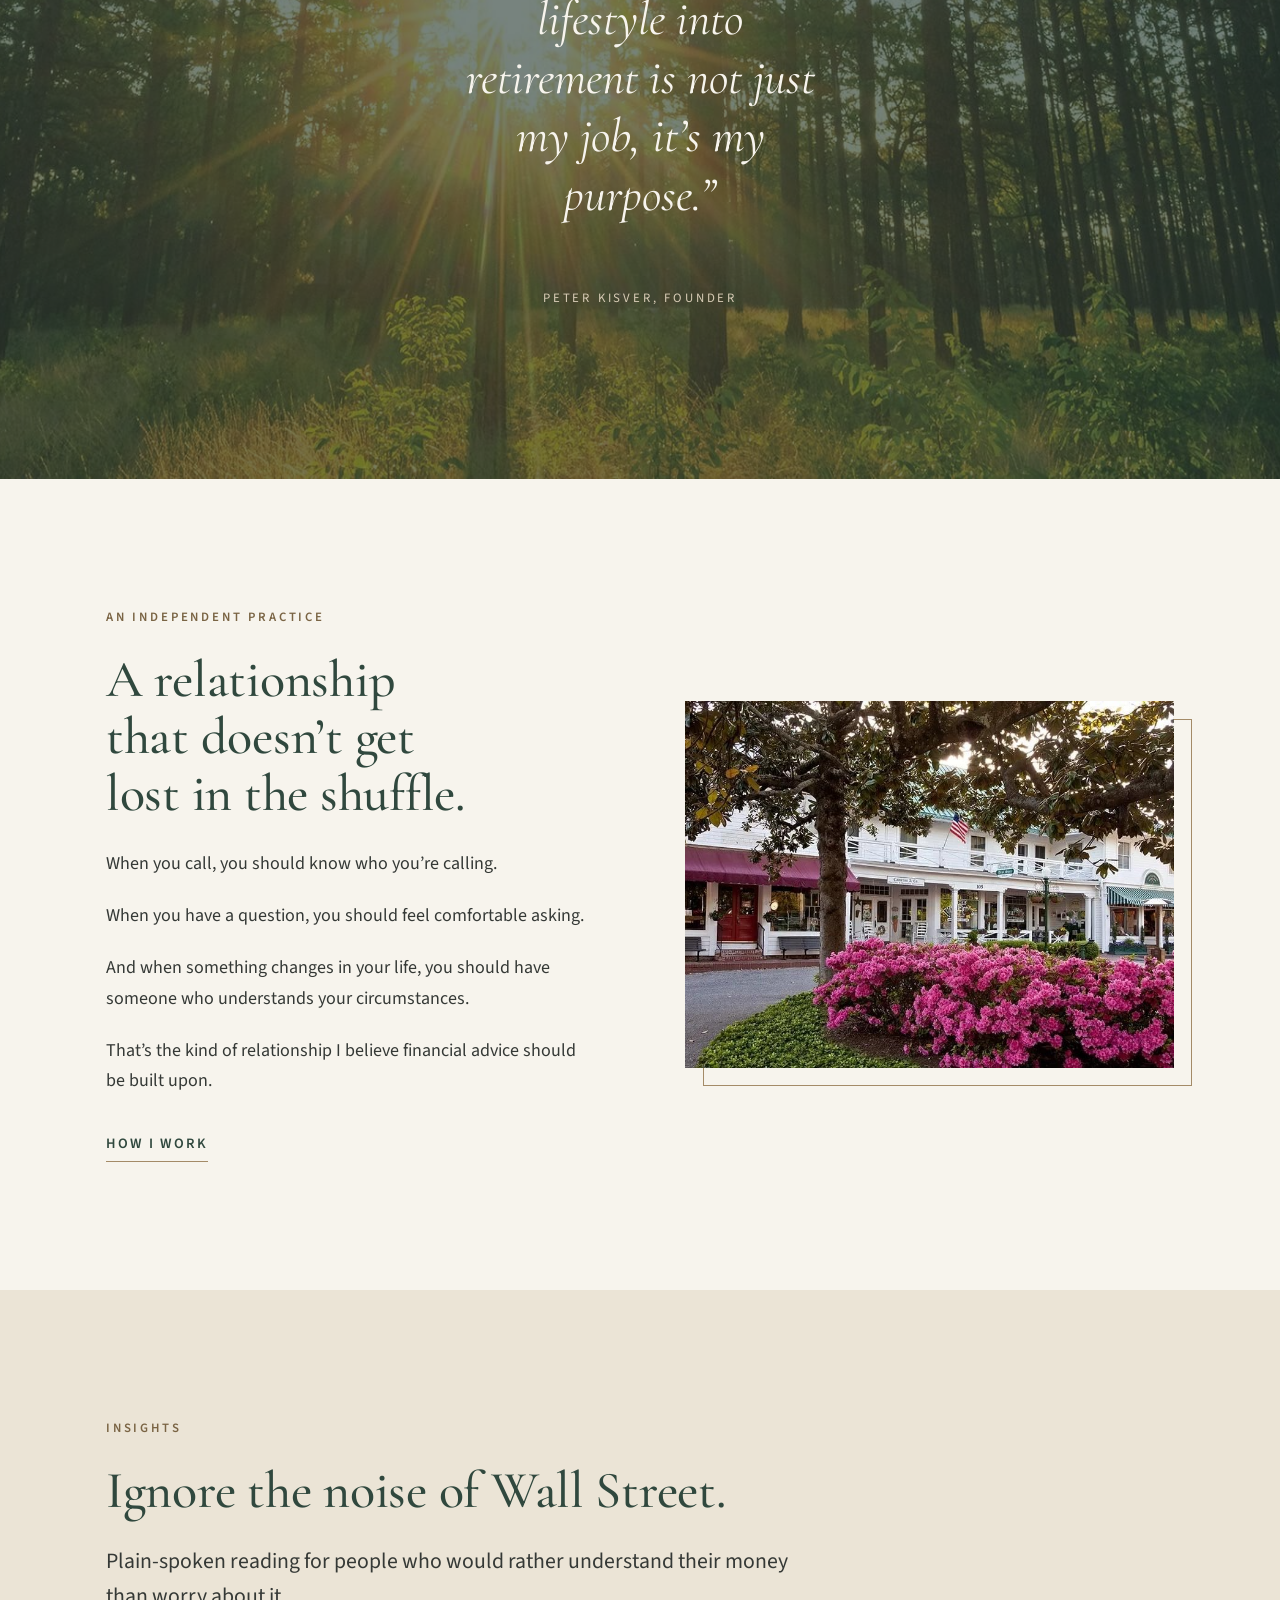
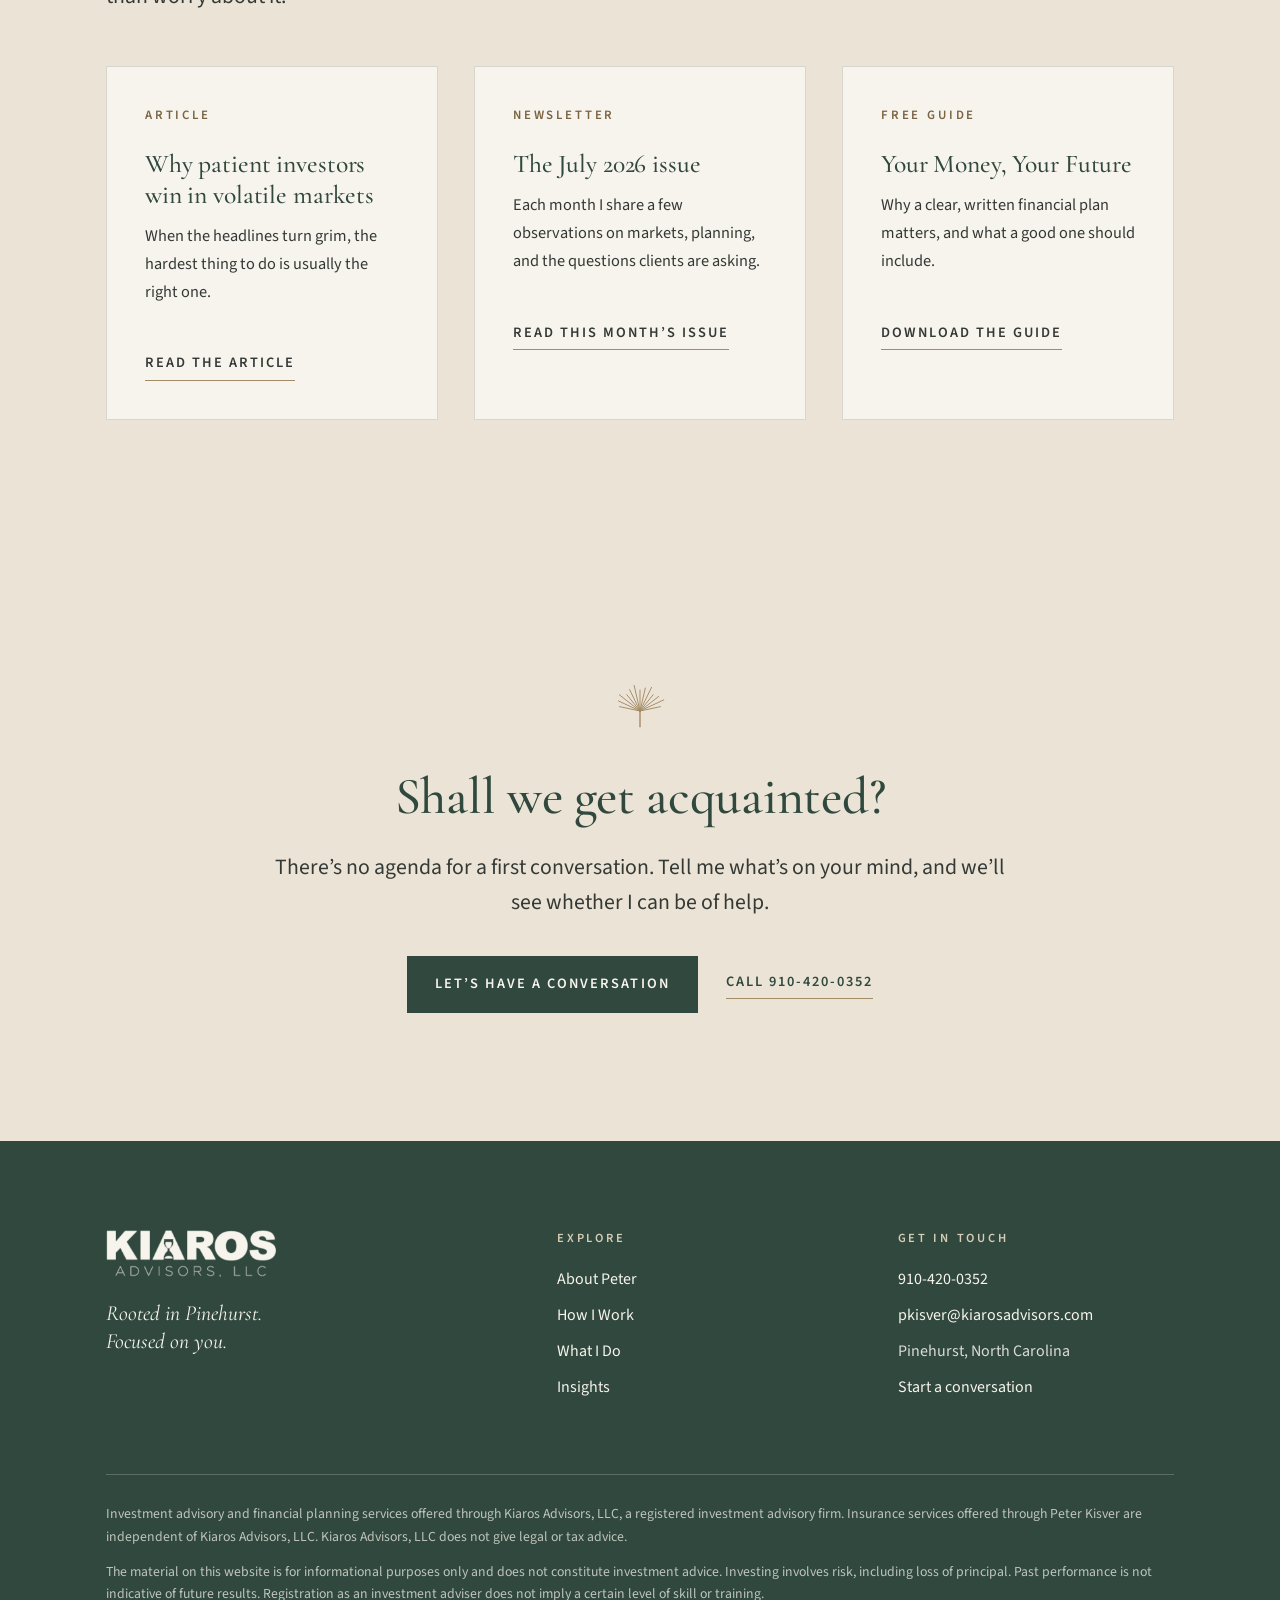
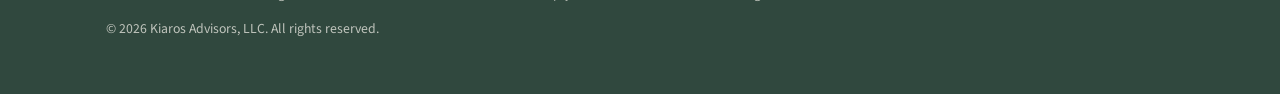
==== commit dd180e28: "Redesign the Your Money, Your Future guide and host it on the site Co-Authored-By: Claude Opus 5.5 <" ====
--- a/index.html
+++ b/index.html
@@ -155,7 +155,7 @@
             <p>Each month I share a few observations on markets, planning, and the questions clients are asking.</p>
             <span class="textlink">Read this month&rsquo;s issue</span>
           </a>
-          <a class="card" href="https://drive.google.com/file/d/1ksR3P59dEwG6bX5nOfuxjIbrOfLYmkkx/view" target="_blank" rel="noopener">
+          <a class="card" href="assets/guide/Your-Money-Your-Future.pdf" target="_blank" rel="noopener">
             <span class="eyebrow">Free guide</span>
             <h3>Your Money, Your Future</h3>
             <p>Why a clear, written financial plan matters, and what a good one should include.</p>
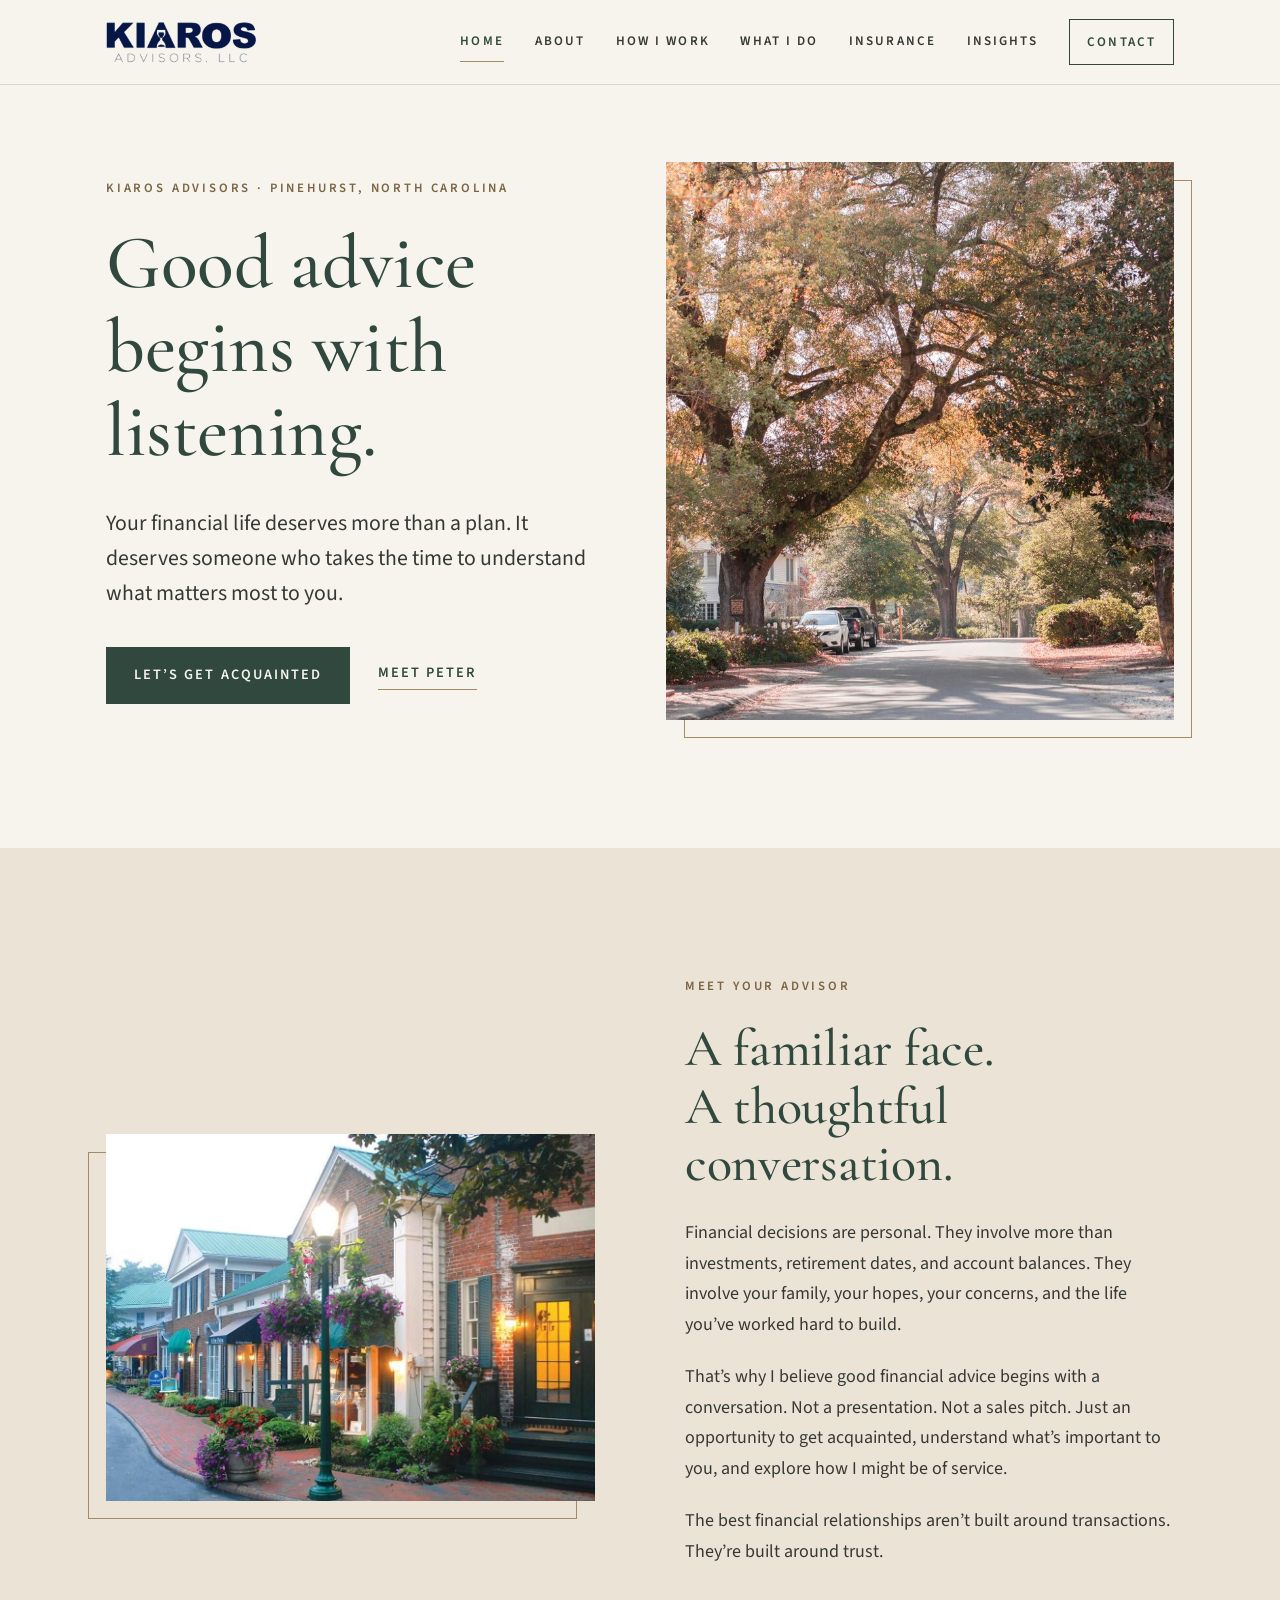
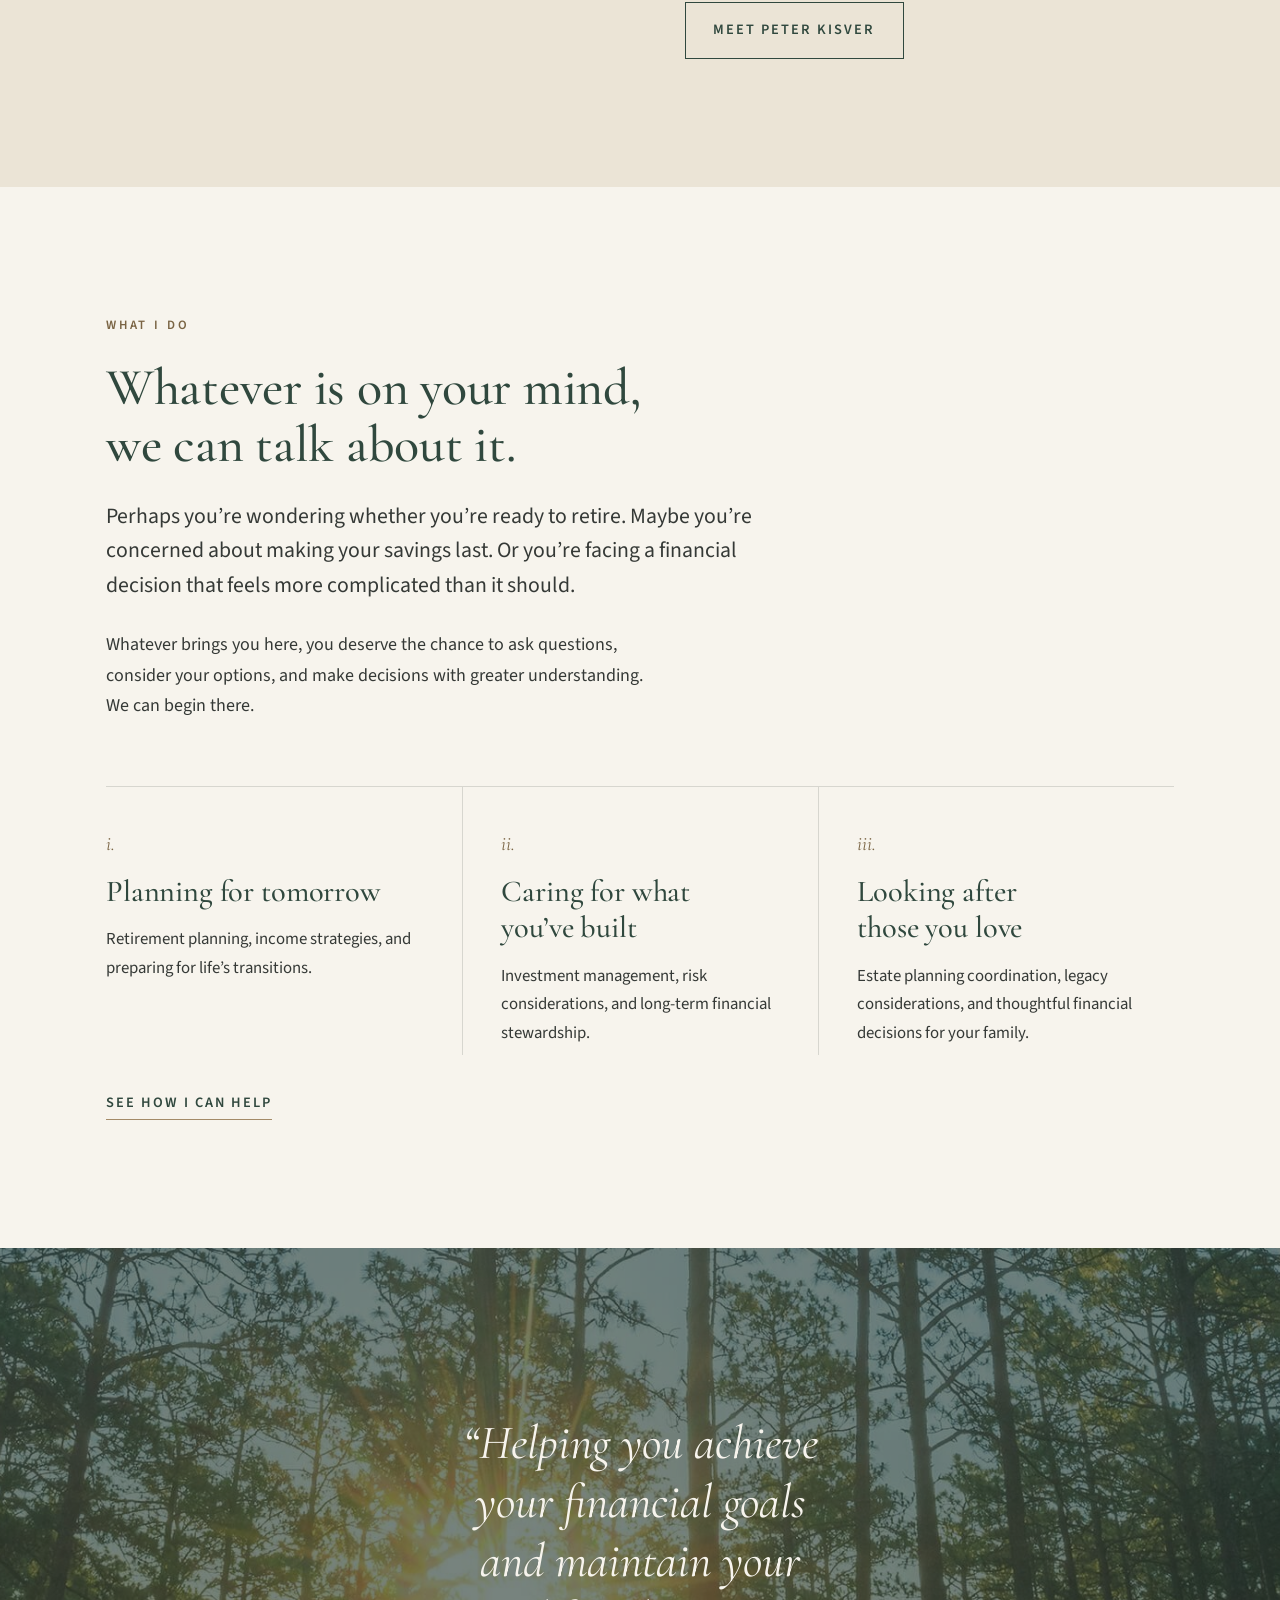
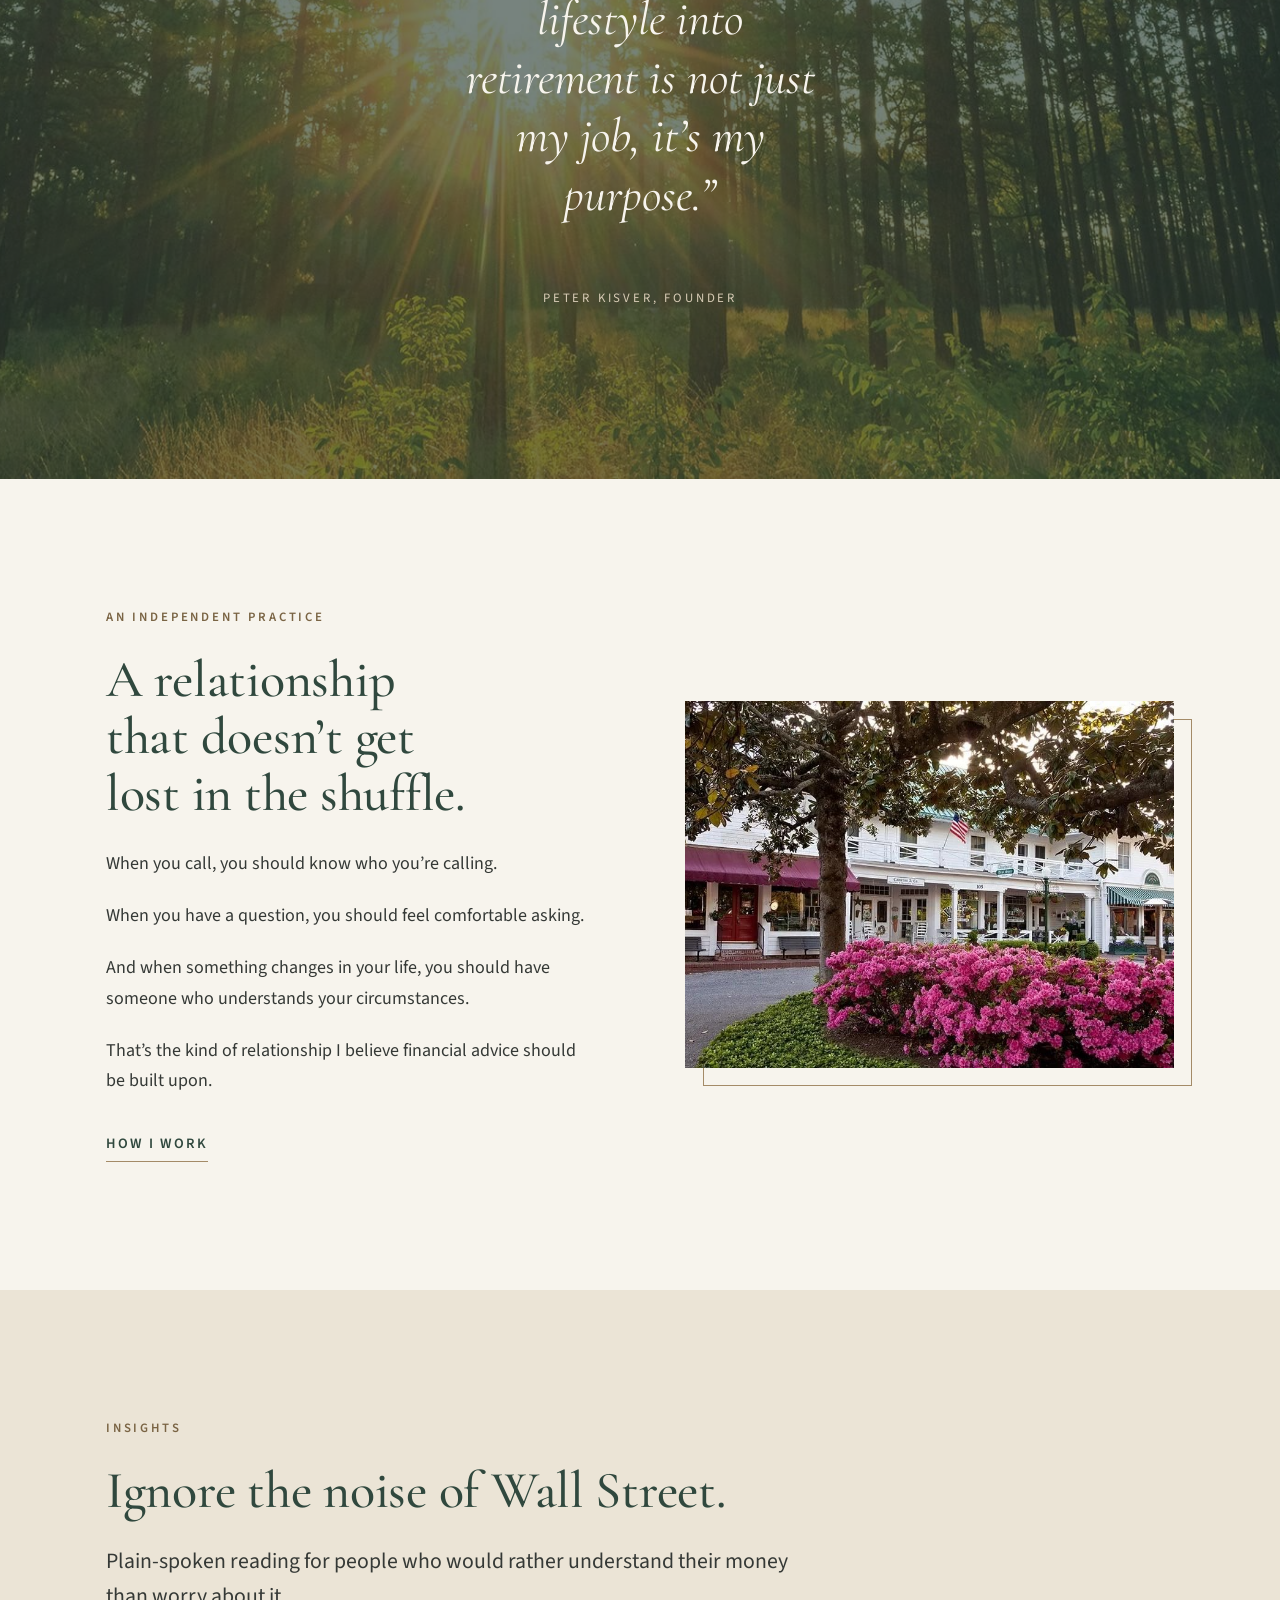
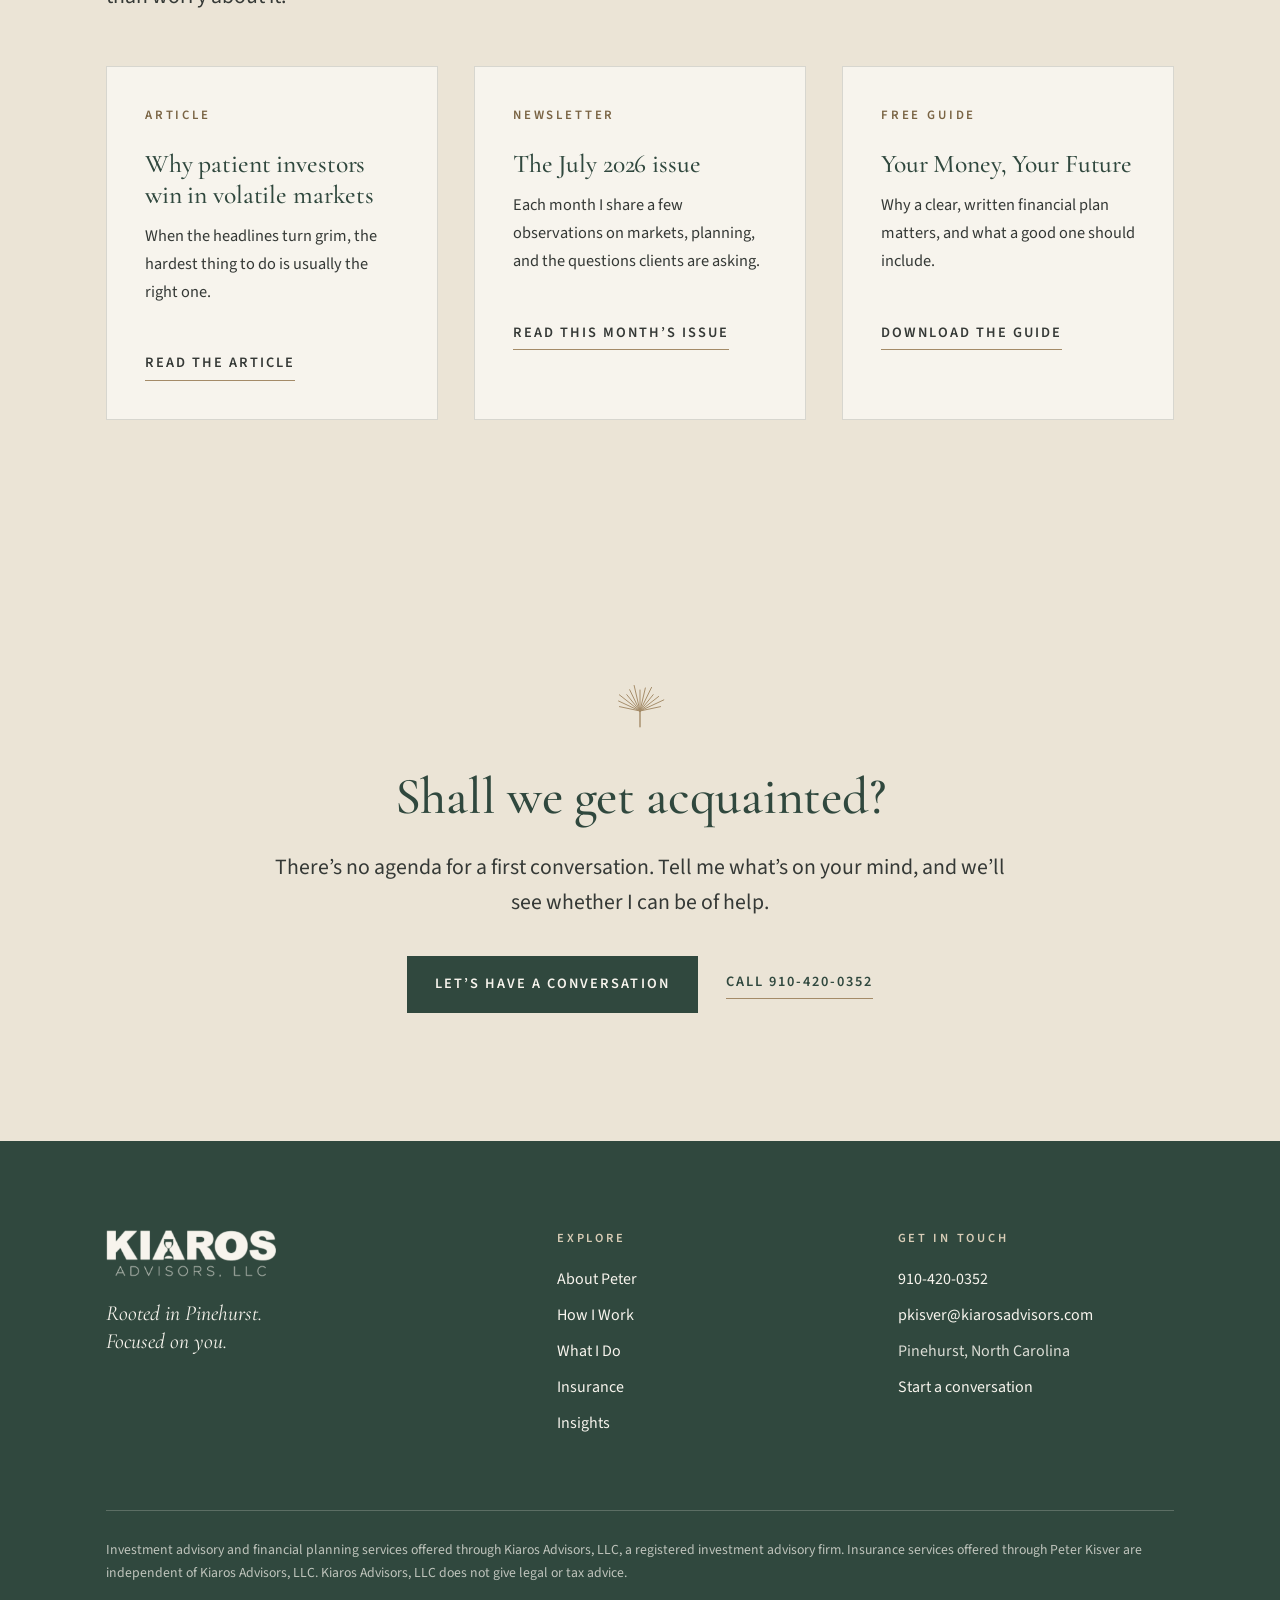
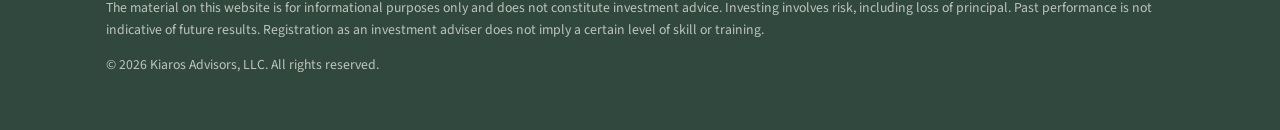
==== commit af1506b8: "Add Insurance page with the Ethos Estimator Co-Authored-By: Claude Opus 5.5 <noreply@anthropic.com>" ====
--- a/index.html
+++ b/index.html
@@ -34,6 +34,7 @@
         <a href="about.html">About</a>
         <a href="how-i-work.html">How I Work</a>
         <a href="what-i-do.html">What I Do</a>
+        <a href="insurance.html">Insurance</a>
         <a href="insights.html">Insights</a>
         <a class="nav-cta" href="contact.html">Contact</a>
       </nav>
@@ -191,6 +192,7 @@
             <li><a href="about.html">About Peter</a></li>
             <li><a href="how-i-work.html">How I Work</a></li>
             <li><a href="what-i-do.html">What I Do</a></li>
+            <li><a href="insurance.html">Insurance</a></li>
             <li><a href="insights.html">Insights</a></li>
           </ul>
         </div>
--- a/assets/css/site.css
+++ b/assets/css/site.css
@@ -160,7 +160,7 @@
   padding: 0.75em 1.1em; cursor: pointer;
 }
 
-@media (max-width: 960px) {
+@media (max-width: 1000px) {
   .nav-toggle { display: block; }
   .nav {
     display: none;
@@ -227,6 +227,9 @@
   .split .frame { margin-right: 18px; }
   .split .frame--left { margin: 0 0 0 18px; }
 }
+
+.phone { display: block; justify-self: center; max-width: 280px; }
+.phone img { width: 100%; mix-blend-mode: multiply; }
 
 /* ---------- Three areas ---------- */
 .areas {
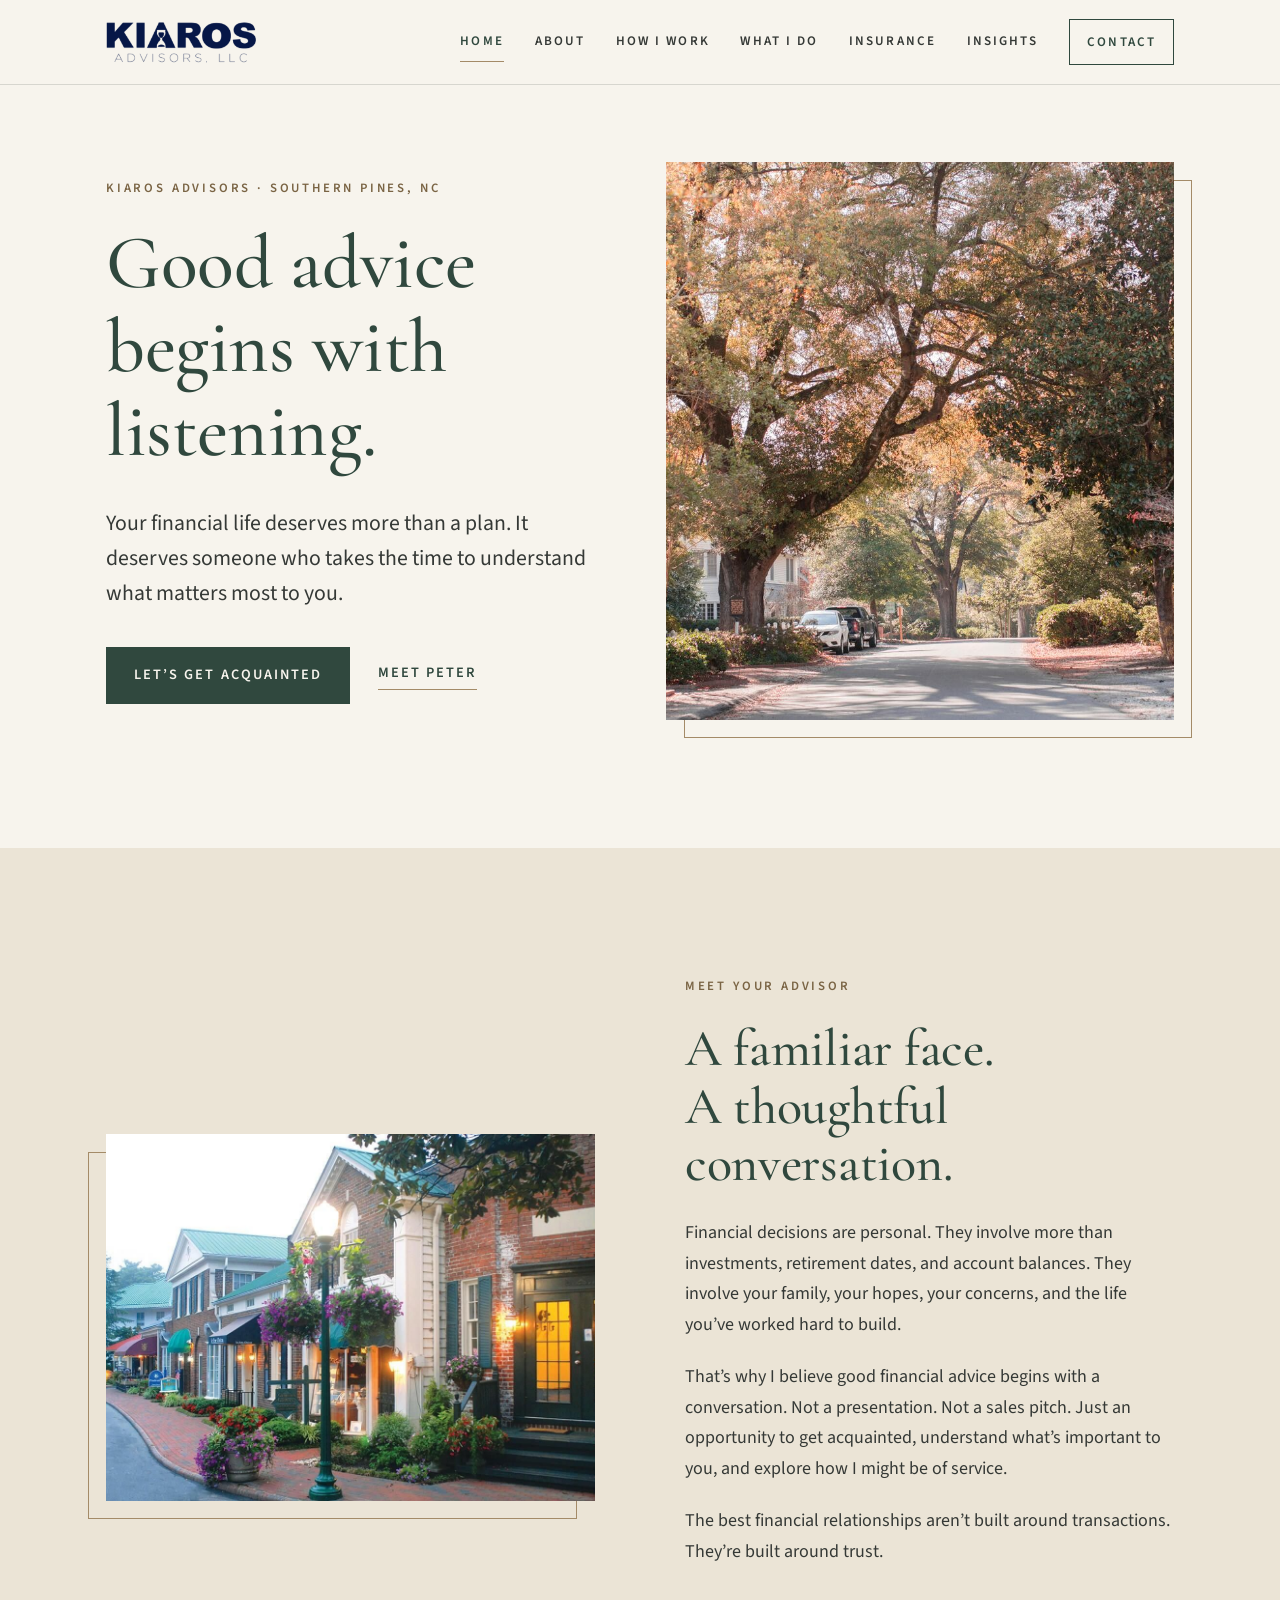
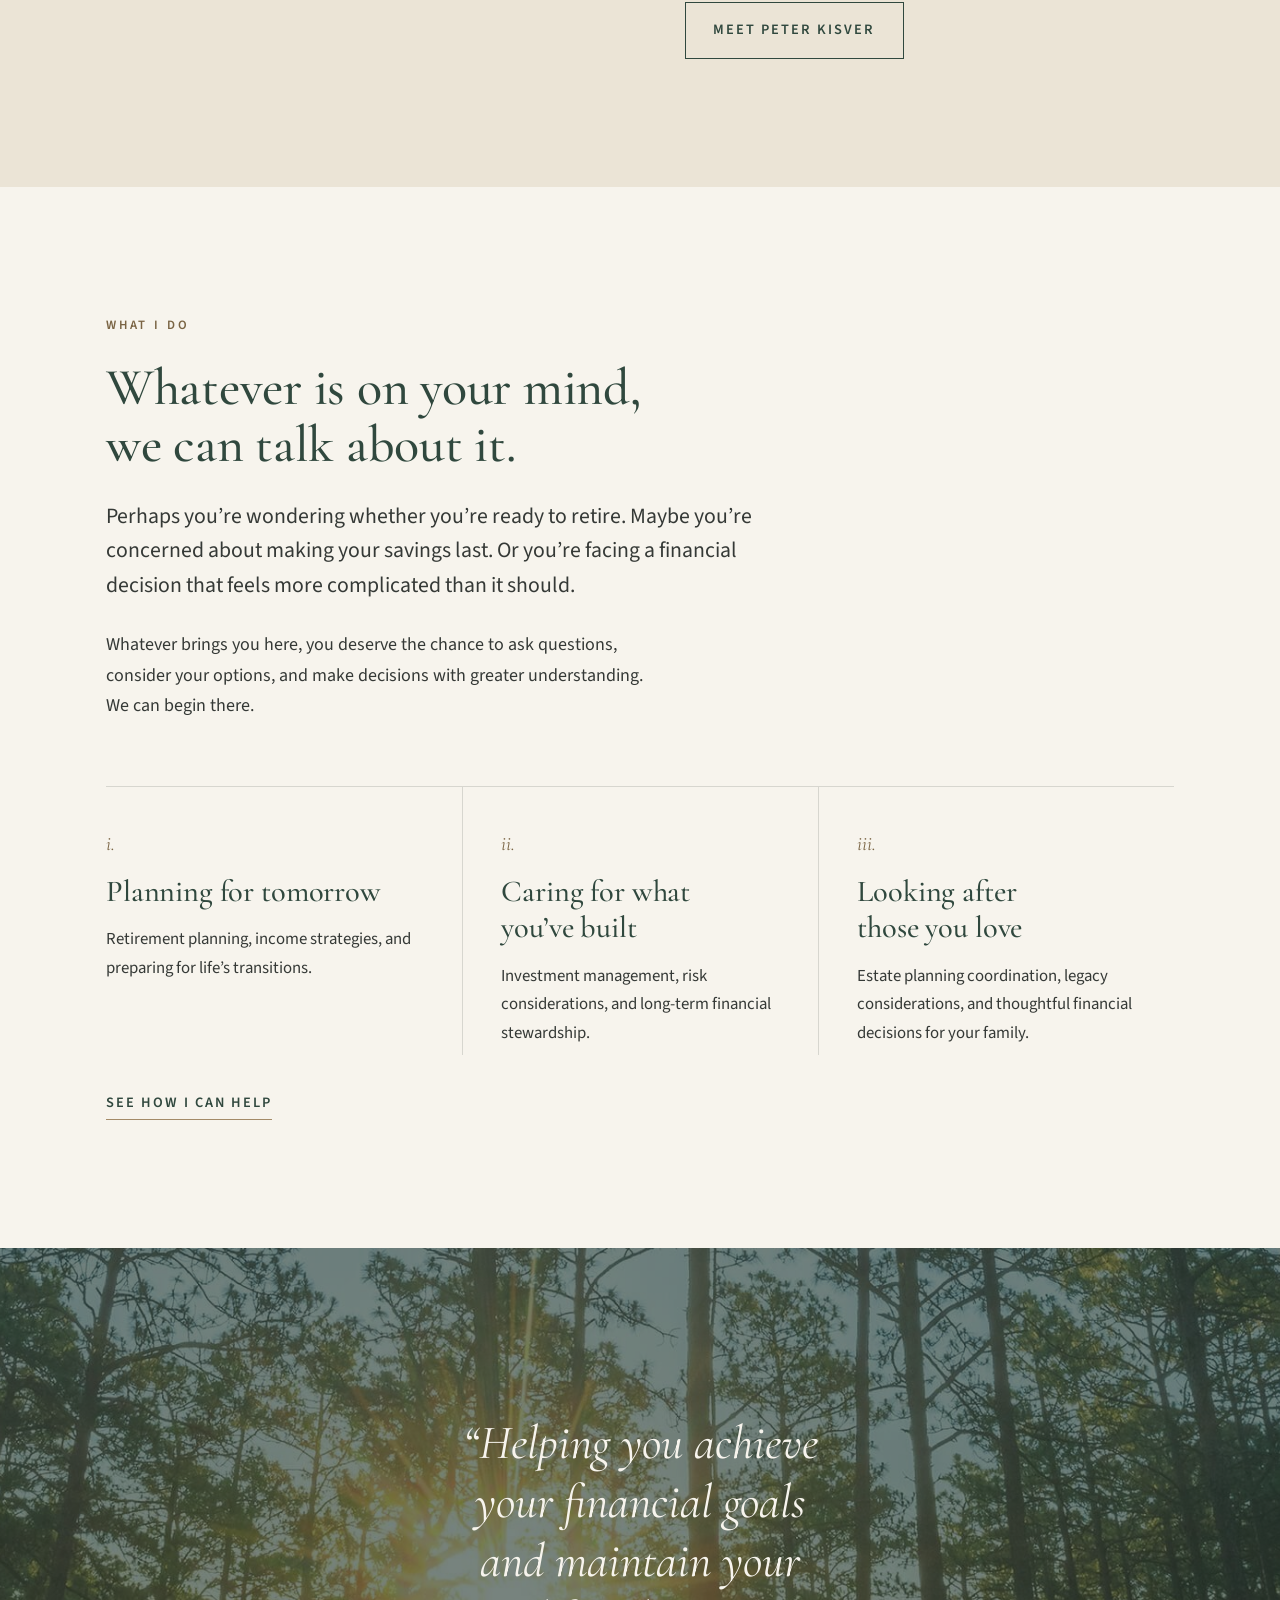
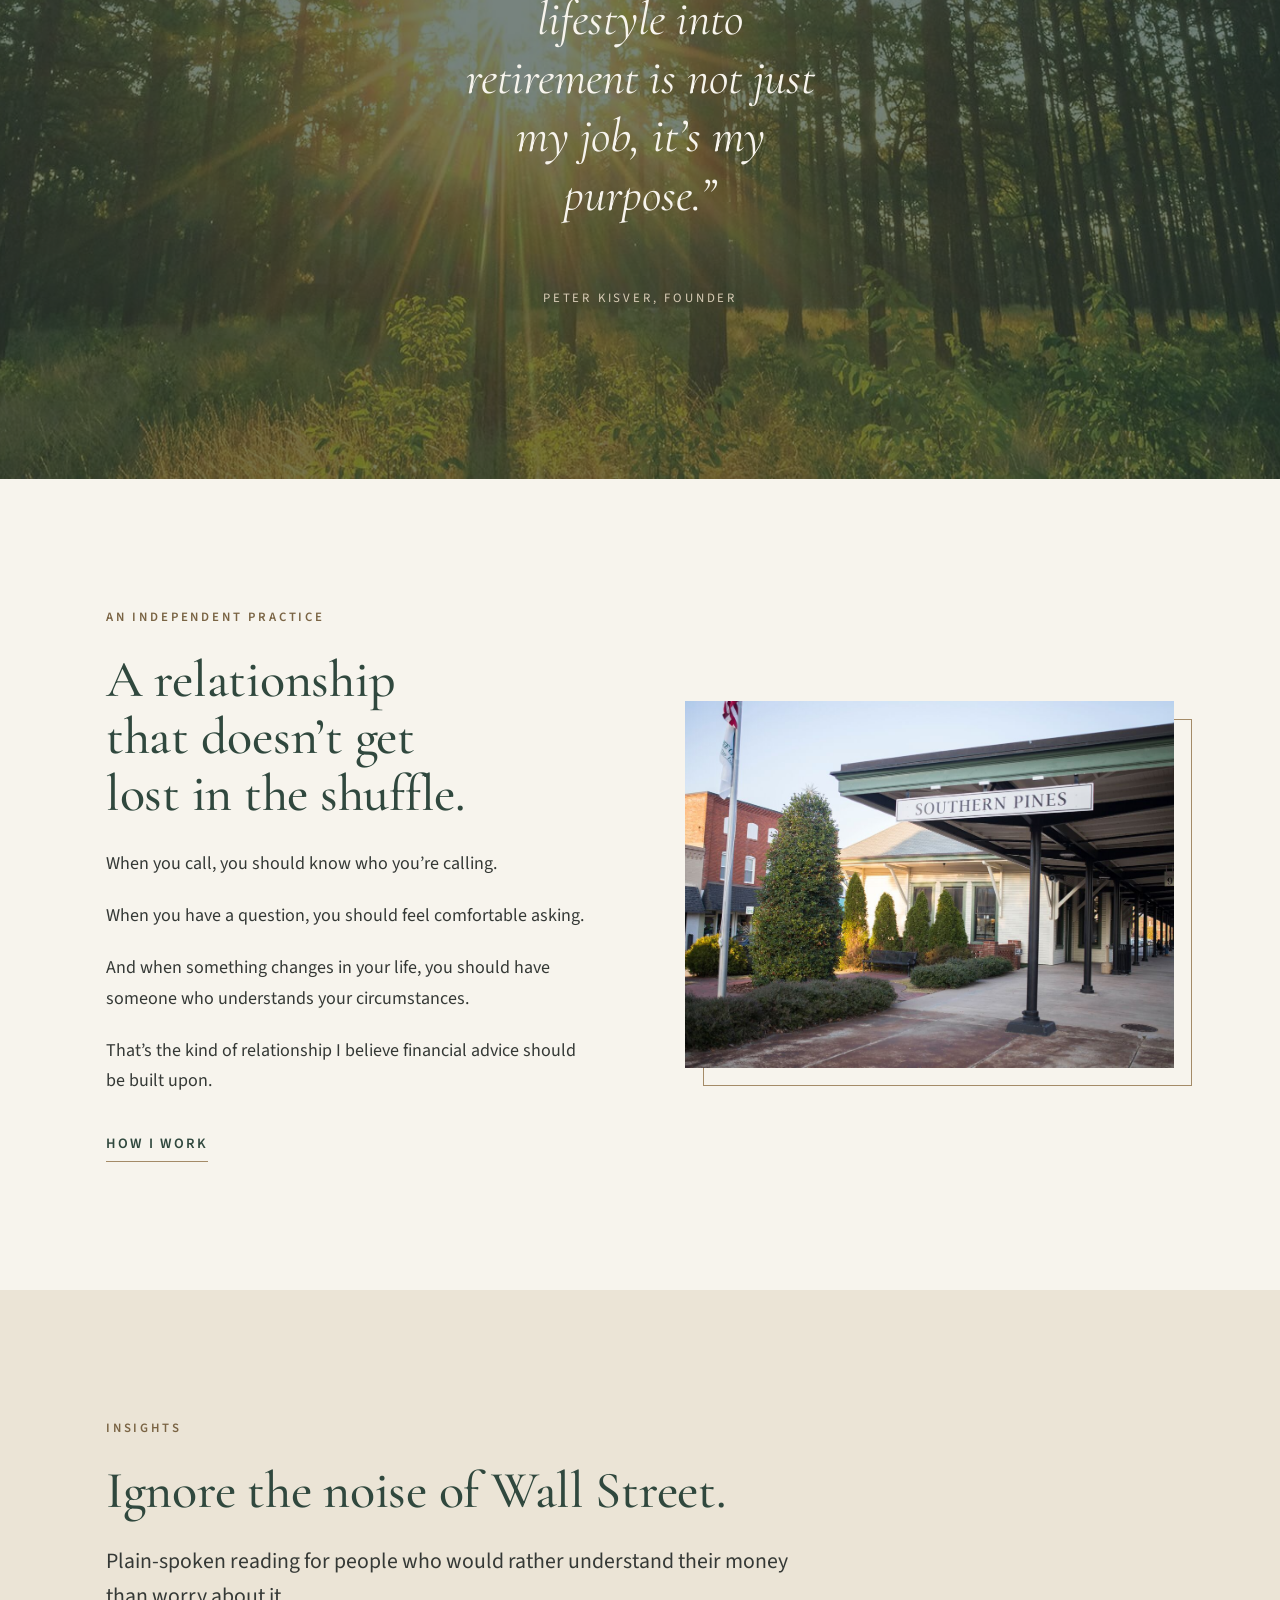
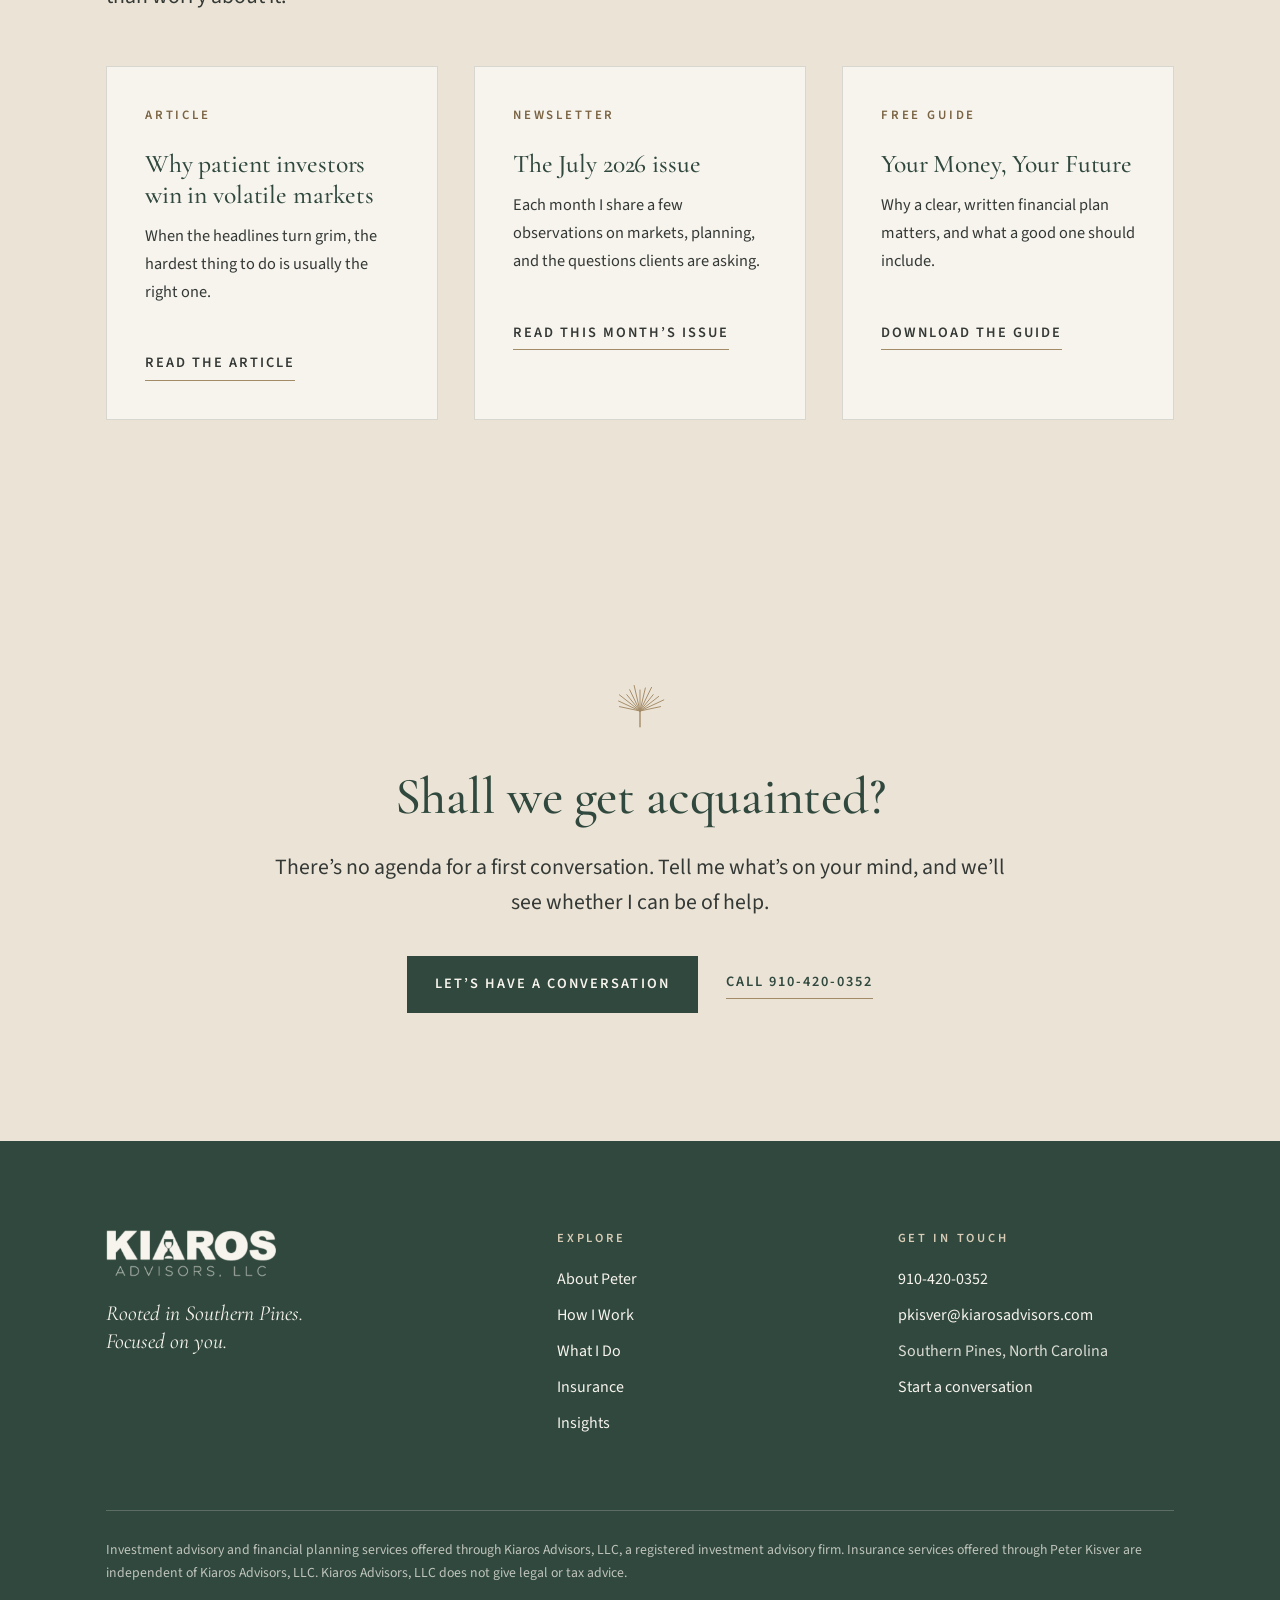
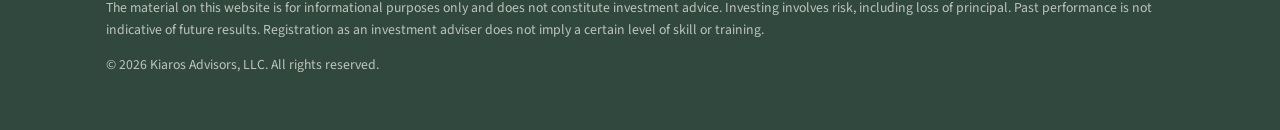
==== commit e95d93ad: "Present the firm as based in Southern Pines Peter lives in Pinehurst, but his office is in Southern " ====
--- a/index.html
+++ b/index.html
@@ -3,13 +3,13 @@
 <head>
   <meta charset="utf-8">
   <meta name="viewport" content="width=device-width, initial-scale=1">
-  <title>Kiaros Advisors | Financial Planning in Pinehurst, NC</title>
-  <meta name="description" content="Peter Kisver of Kiaros Advisors offers financial planning and investment management in Pinehurst, North Carolina. Good advice begins with listening.">
+  <title>Kiaros Advisors | Financial Planning in Southern Pines, NC</title>
+  <meta name="description" content="Peter Kisver of Kiaros Advisors offers financial planning and investment management in Southern Pines, North Carolina. Good advice begins with listening.">
   <link rel="canonical" href="https://investinginthepines.com/">
   <meta property="og:type" content="website">
   <meta property="og:site_name" content="Kiaros Advisors">
-  <meta property="og:title" content="Kiaros Advisors | Financial Planning in Pinehurst, NC">
-  <meta property="og:description" content="Peter Kisver of Kiaros Advisors offers financial planning and investment management in Pinehurst, North Carolina. Good advice begins with listening.">
+  <meta property="og:title" content="Kiaros Advisors | Financial Planning in Southern Pines, NC">
+  <meta property="og:description" content="Peter Kisver of Kiaros Advisors offers financial planning and investment management in Southern Pines, North Carolina. Good advice begins with listening.">
   <meta property="og:url" content="https://investinginthepines.com/">
   <meta property="og:image" content="https://investinginthepines.com/assets/img/share.jpg">
   <meta name="twitter:card" content="summary_large_image">
@@ -46,7 +46,7 @@
     <section class="hero">
       <div class="wrap hero-grid">
         <div>
-          <span class="eyebrow">Kiaros Advisors &middot; Pinehurst, North Carolina</span>
+          <span class="eyebrow">Kiaros Advisors &middot; Southern Pines, NC</span>
           <h1>Good advice begins with listening.</h1>
           <p class="lede">Your financial life deserves more than a plan. It deserves someone who takes the time to understand what matters most to you.</p>
           <div class="actions">
@@ -55,7 +55,7 @@
           </div>
         </div>
         <figure class="frame">
-          <img src="assets/img/pinehurst-street.jpg" alt="A quiet street in Pinehurst shaded by old oaks and magnolias" width="1280" height="853" fetchpriority="high">
+          <img src="assets/img/tree-lined-street.jpg" alt="A quiet street shaded by old oaks and magnolias" width="1280" height="853" fetchpriority="high">
         </figure>
       </div>
     </section>
@@ -133,7 +133,7 @@
           </div>
         </div>
         <figure class="frame">
-          <img src="assets/img/village-magnolia.jpg" alt="White clapboard shops, rocking chairs and azaleas in bloom in the Village of Pinehurst" width="900" height="600" loading="lazy">
+          <img src="assets/img/southern-pines-station.jpg" alt="The historic train depot in downtown Southern Pines" width="1280" height="853" loading="lazy">
         </figure>
       </div>
     </section>
@@ -184,7 +184,7 @@
       <div class="footer-grid">
         <div>
           <img src="assets/img/kiaros-logo-ivory.png" alt="Kiaros Advisors, LLC" width="504" height="144" loading="lazy">
-          <p class="footer-tag">Rooted in Pinehurst.<br>Focused on you.</p>
+          <p class="footer-tag">Rooted in Southern Pines.<br>Focused on you.</p>
         </div>
         <div>
           <h2>Explore</h2>
@@ -201,7 +201,7 @@
           <ul>
             <li><a href="tel:+19104200352">910-420-0352</a></li>
             <li><a href="mailto:pkisver@kiarosadvisors.com">pkisver@kiarosadvisors.com</a></li>
-            <li>Pinehurst, North Carolina</li>
+            <li>Southern Pines, North Carolina</li>
             <li><a href="contact.html">Start a conversation</a></li>
           </ul>
         </div>
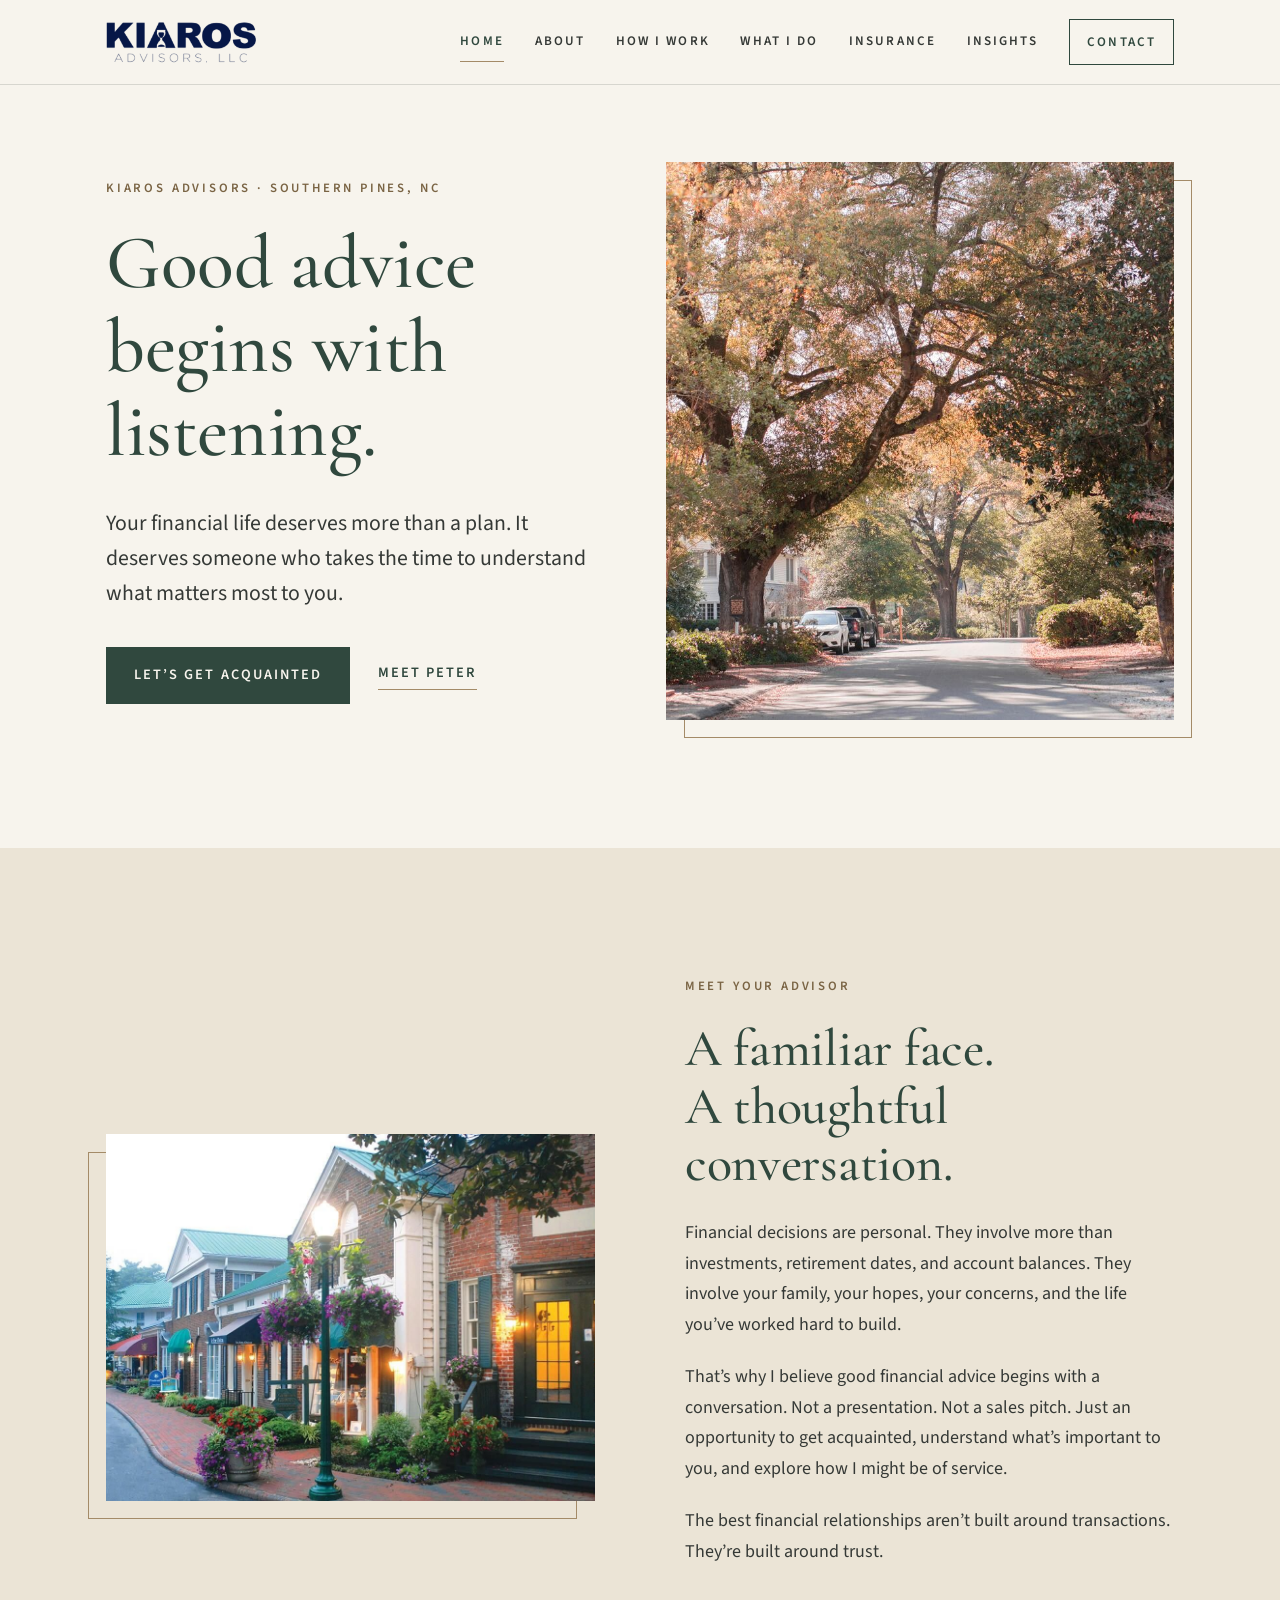
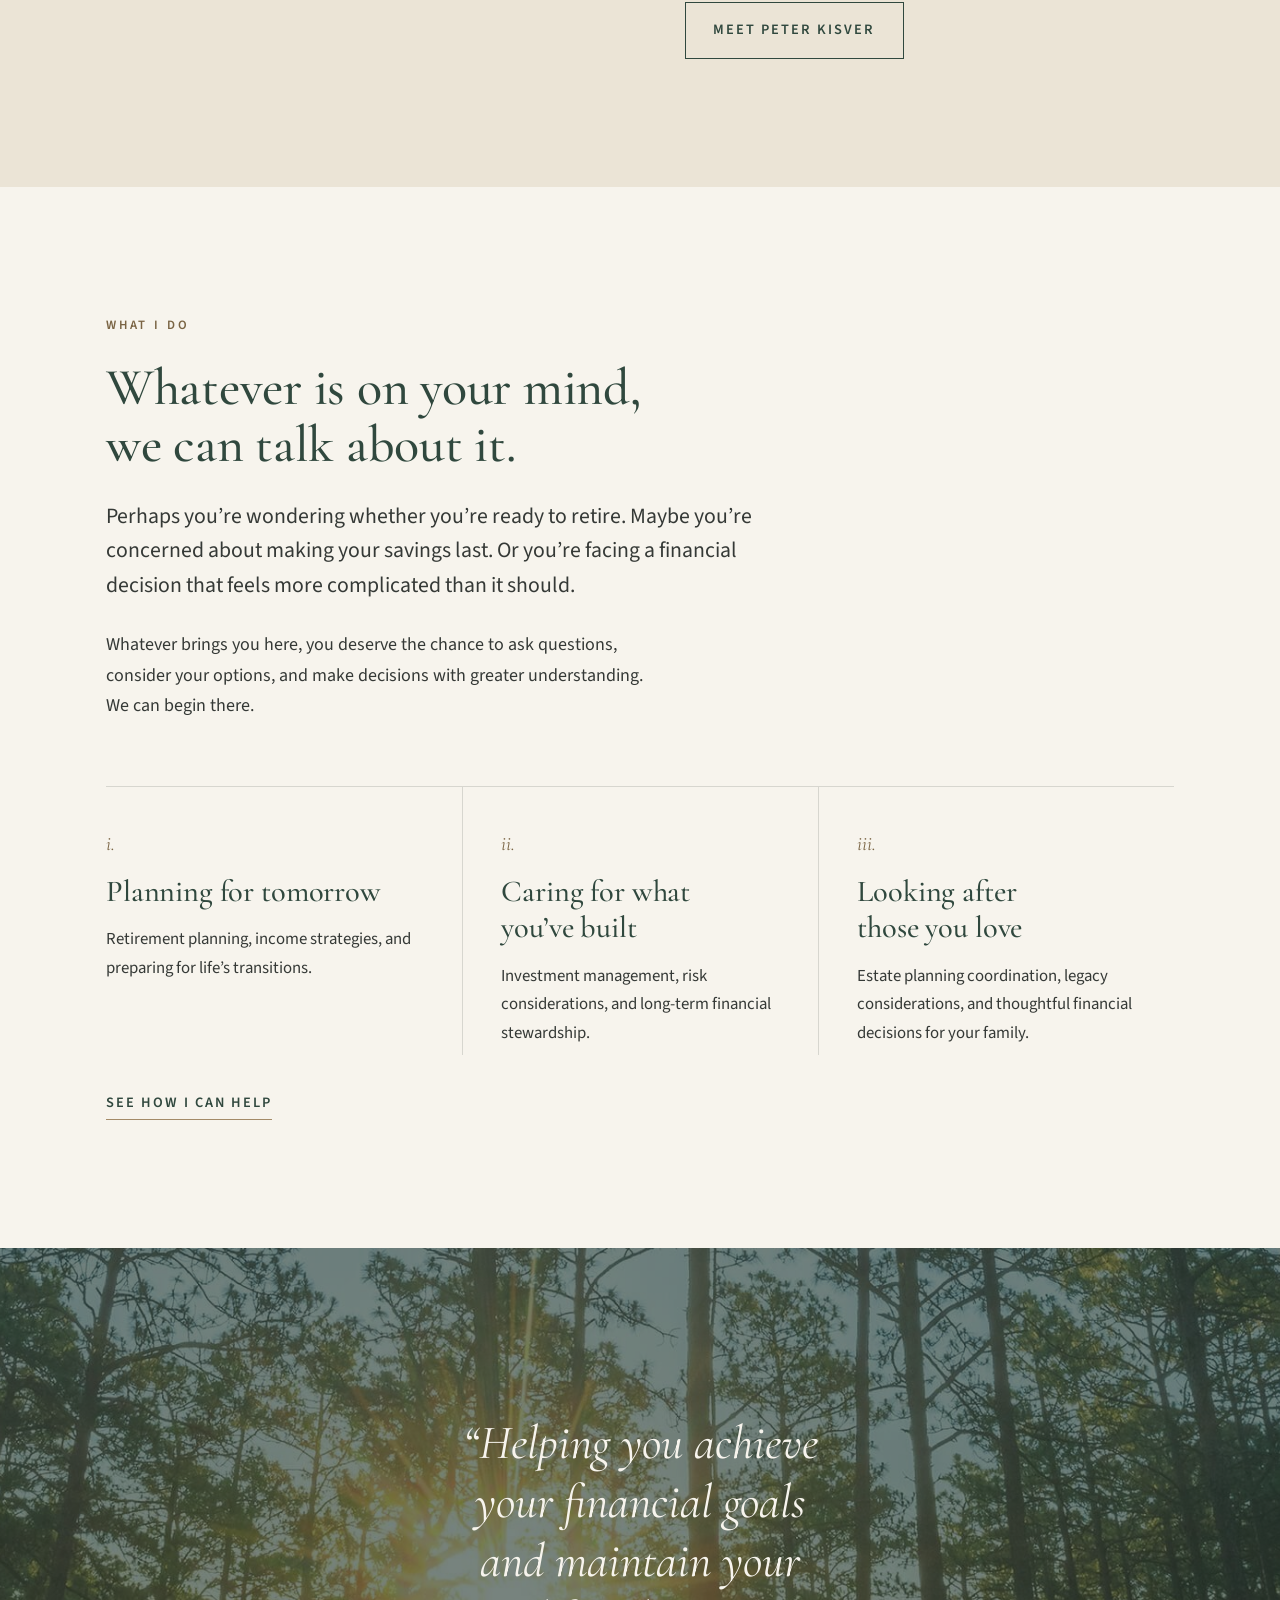
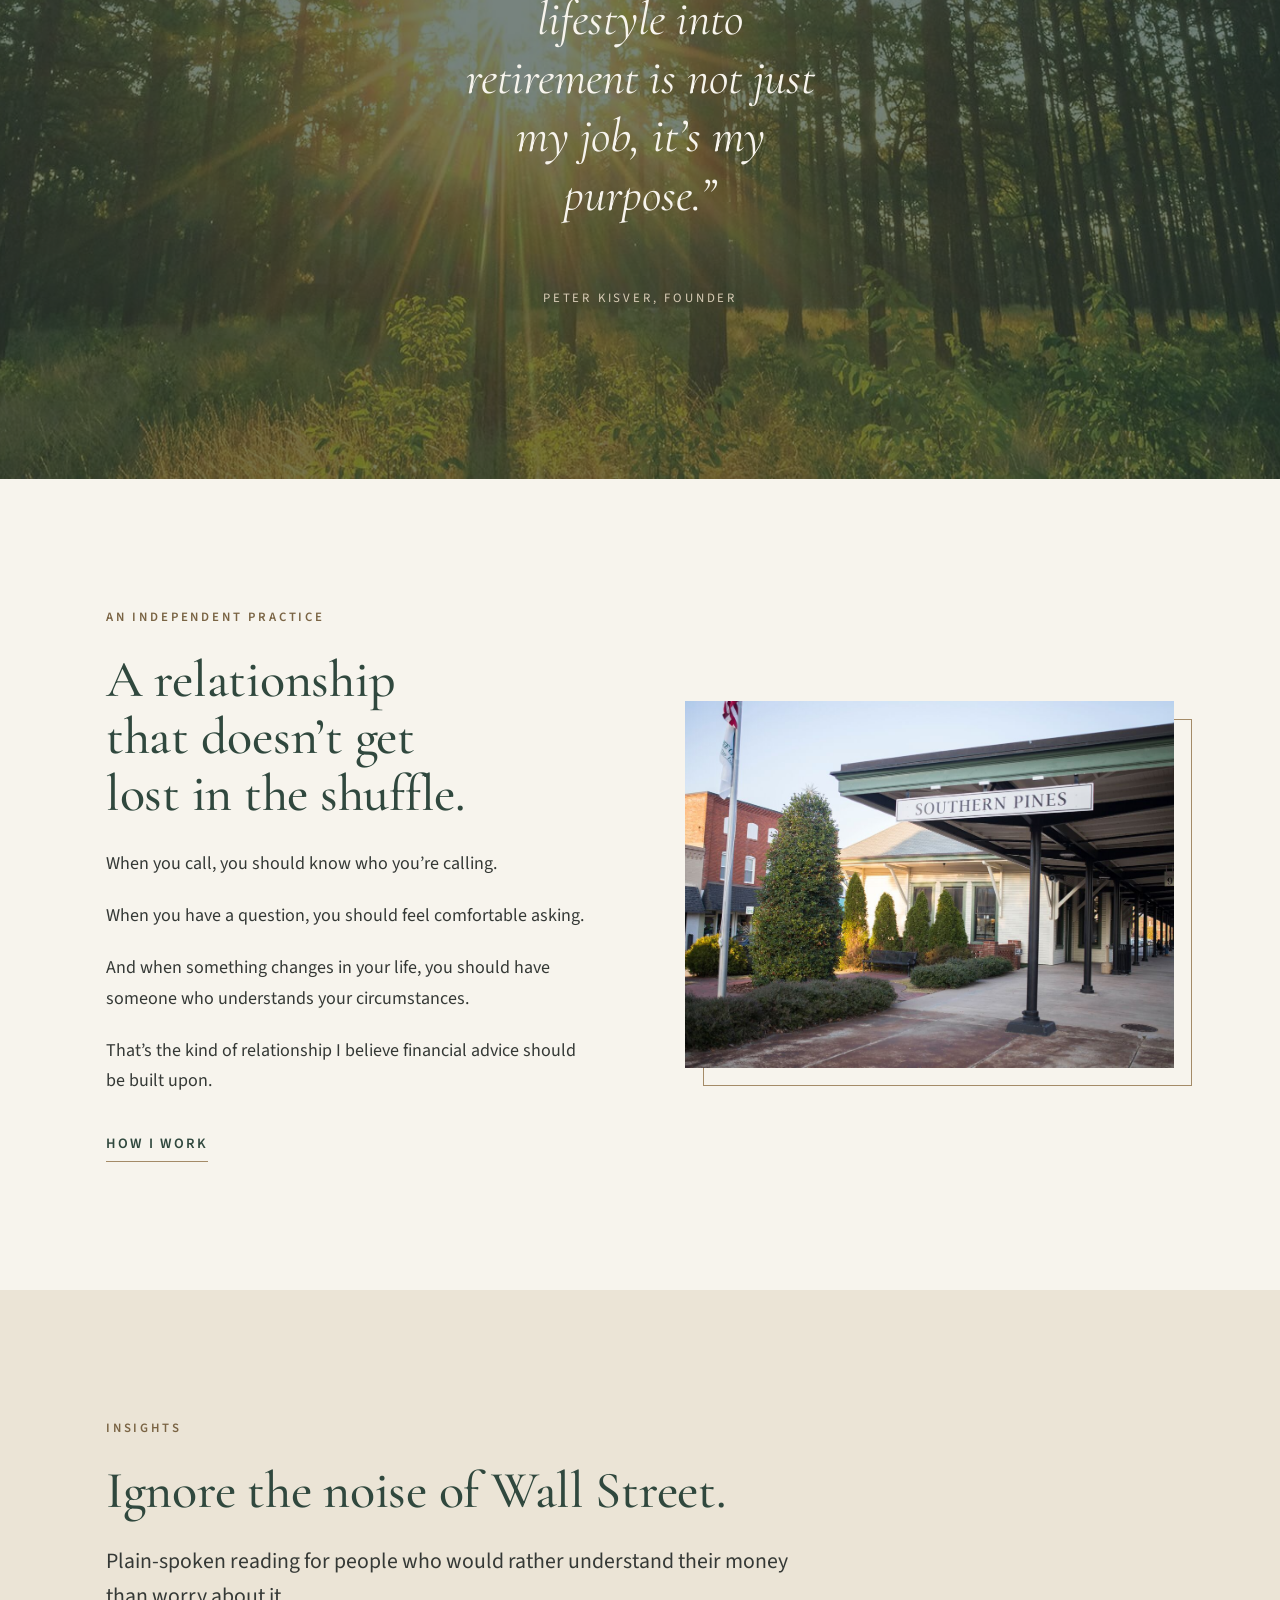
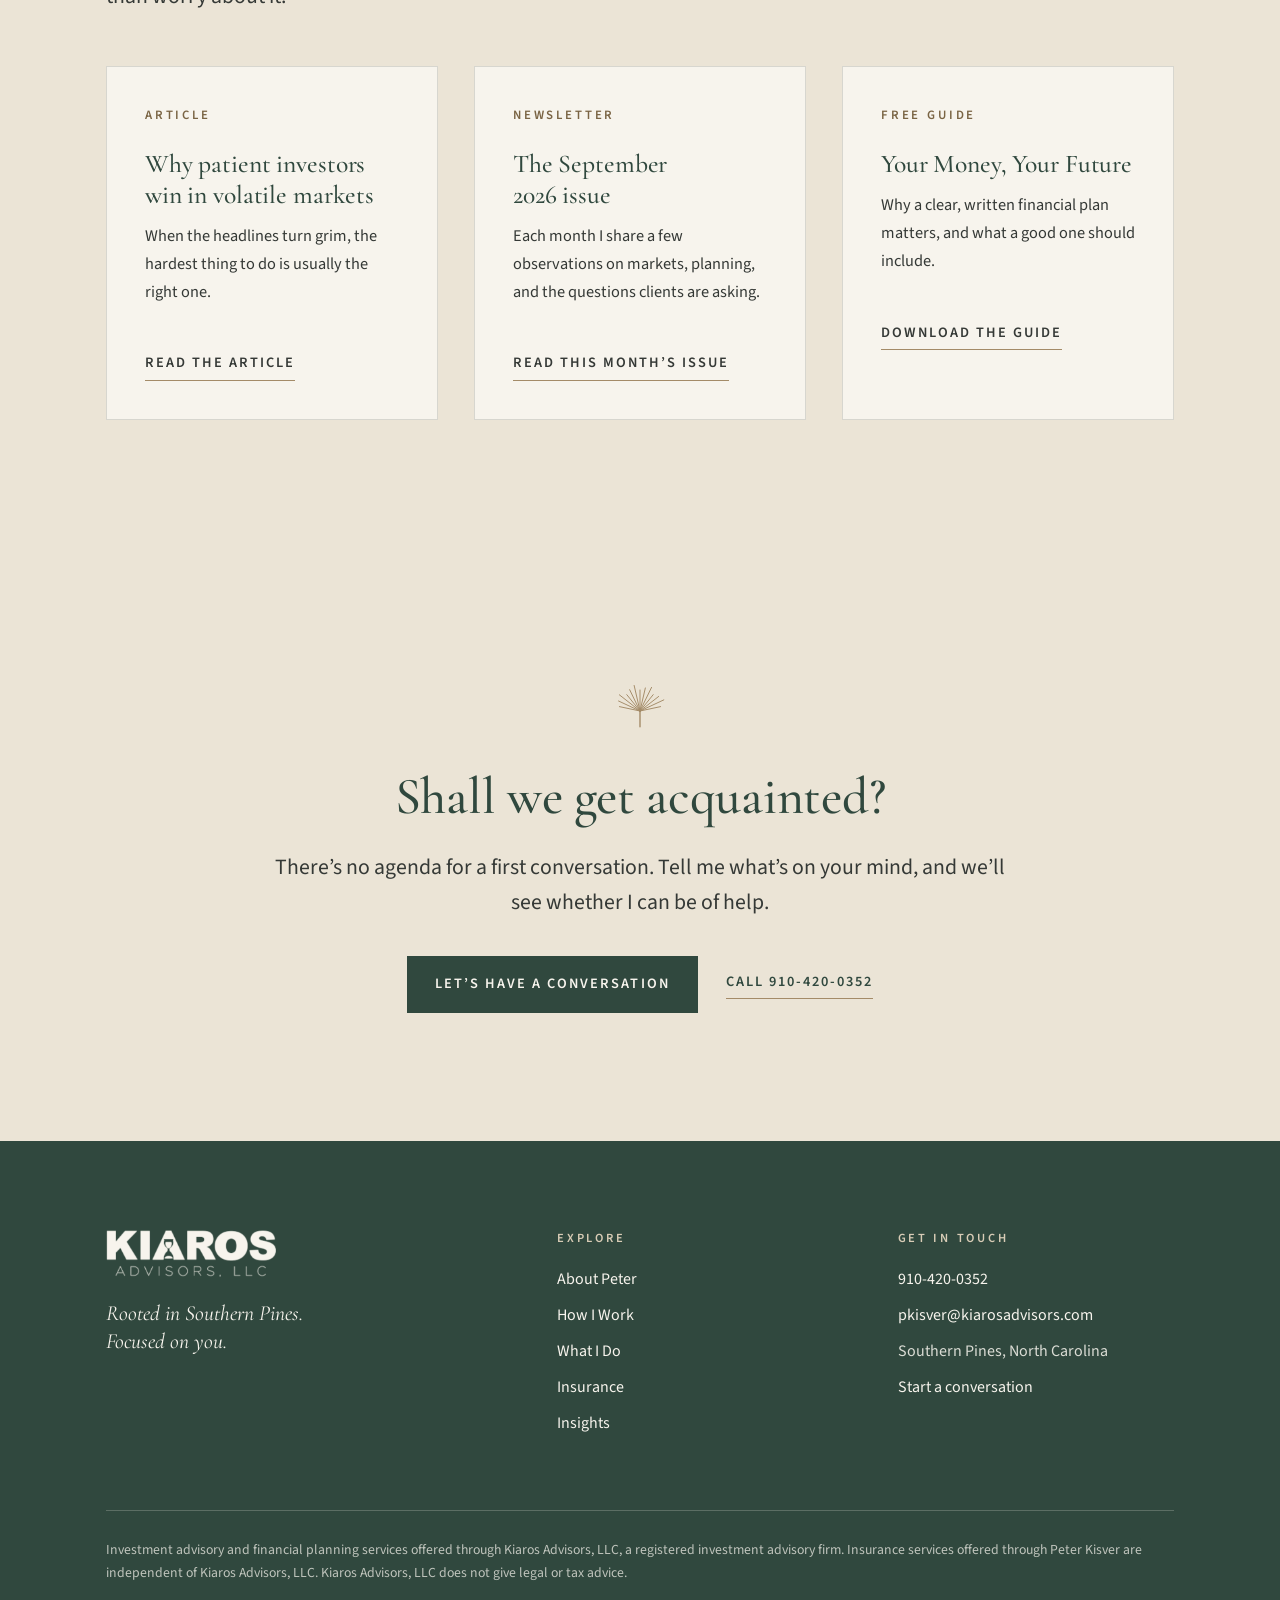
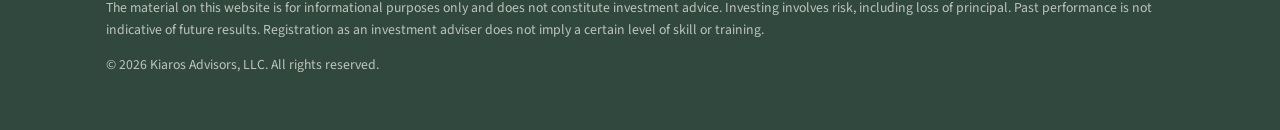
==== commit d2a49395: "Add the September 2026 newsletter with a PDF download Hosts the PDF on the site and features the lat" ====
--- a/index.html
+++ b/index.html
@@ -150,9 +150,9 @@
             <p>When the headlines turn grim, the hardest thing to do is usually the right one.</p>
             <span class="textlink">Read the article</span>
           </a>
-          <a class="card" href="https://kiarosjuly2026.pages.dev" target="_blank" rel="noopener">
+          <a class="card" href="assets/newsletters/kiaros-newsletter-2026-09.pdf" target="_blank" rel="noopener">
             <span class="eyebrow">Newsletter</span>
-            <h3>The July 2026 issue</h3>
+            <h3>The September 2026 issue</h3>
             <p>Each month I share a few observations on markets, planning, and the questions clients are asking.</p>
             <span class="textlink">Read this month&rsquo;s issue</span>
           </a>
--- a/assets/css/site.css
+++ b/assets/css/site.css
@@ -323,6 +323,17 @@
 .card p + .textlink { margin-top: 1.6rem; }
 @media (max-width: 900px) { .cards { grid-template-columns: 1fr; } }
 
+.latest {
+  display: grid; grid-template-columns: minmax(0, 0.9fr) minmax(0, 1.1fr); gap: clamp(32px, 6vw, 88px);
+  background: var(--ivory); border: 1px solid var(--rule); padding: clamp(28px, 4vw, 52px);
+  margin-top: clamp(28px, 4vw, 48px);
+}
+.latest h3 { font-size: clamp(2rem, 3.6vw, 2.8rem); }
+.latest .topics { margin-top: 0; }
+.archive-title { margin-top: clamp(48px, 6vw, 72px); font-size: clamp(1.5rem, 2.4vw, 1.9rem); }
+.archive-title + .archive { margin-top: 20px; }
+@media (max-width: 820px) { .latest { grid-template-columns: 1fr; } }
+
 .archive { list-style: none; padding: 0; margin: clamp(28px, 4vw, 48px) 0 0; display: grid; grid-template-columns: repeat(4, minmax(0, 1fr)); border-top: 1px solid var(--rule); border-left: 1px solid var(--rule); }
 .archive a {
   display: block; padding: 26px 24px; text-decoration: none;
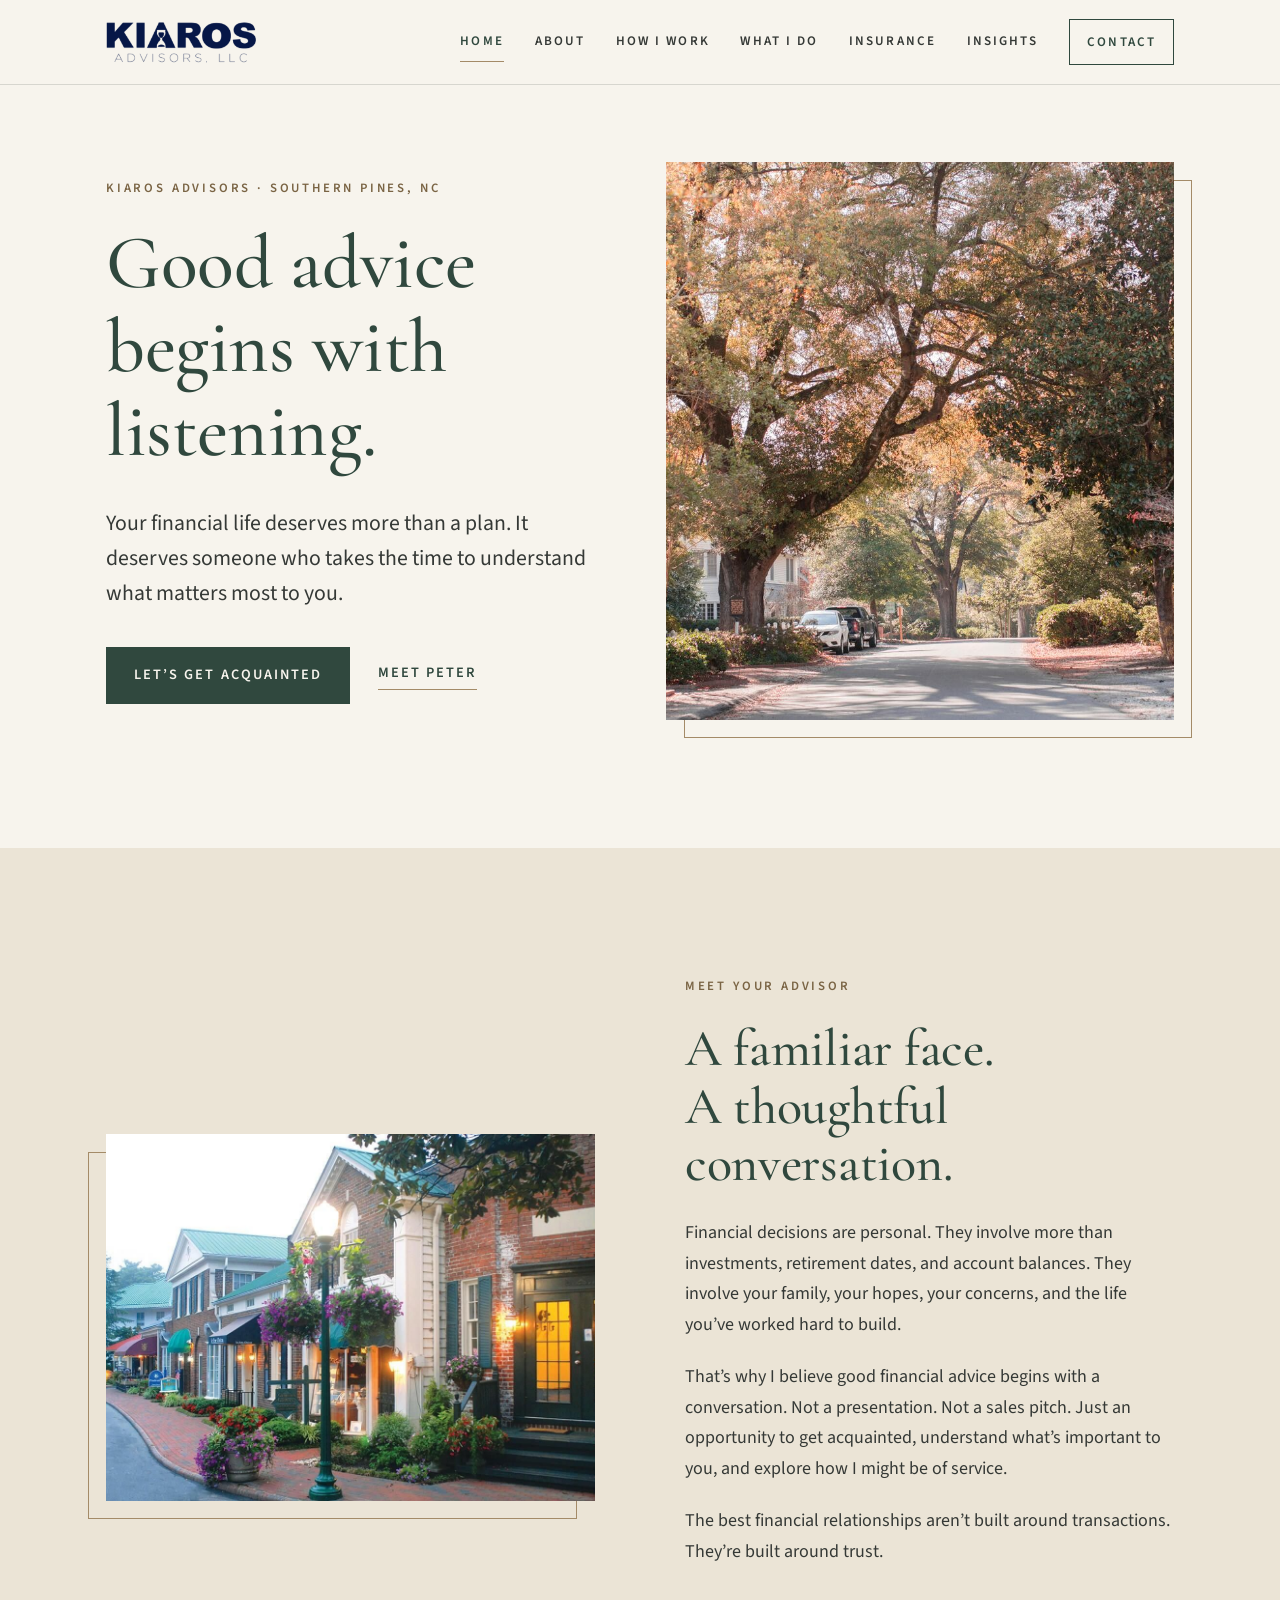
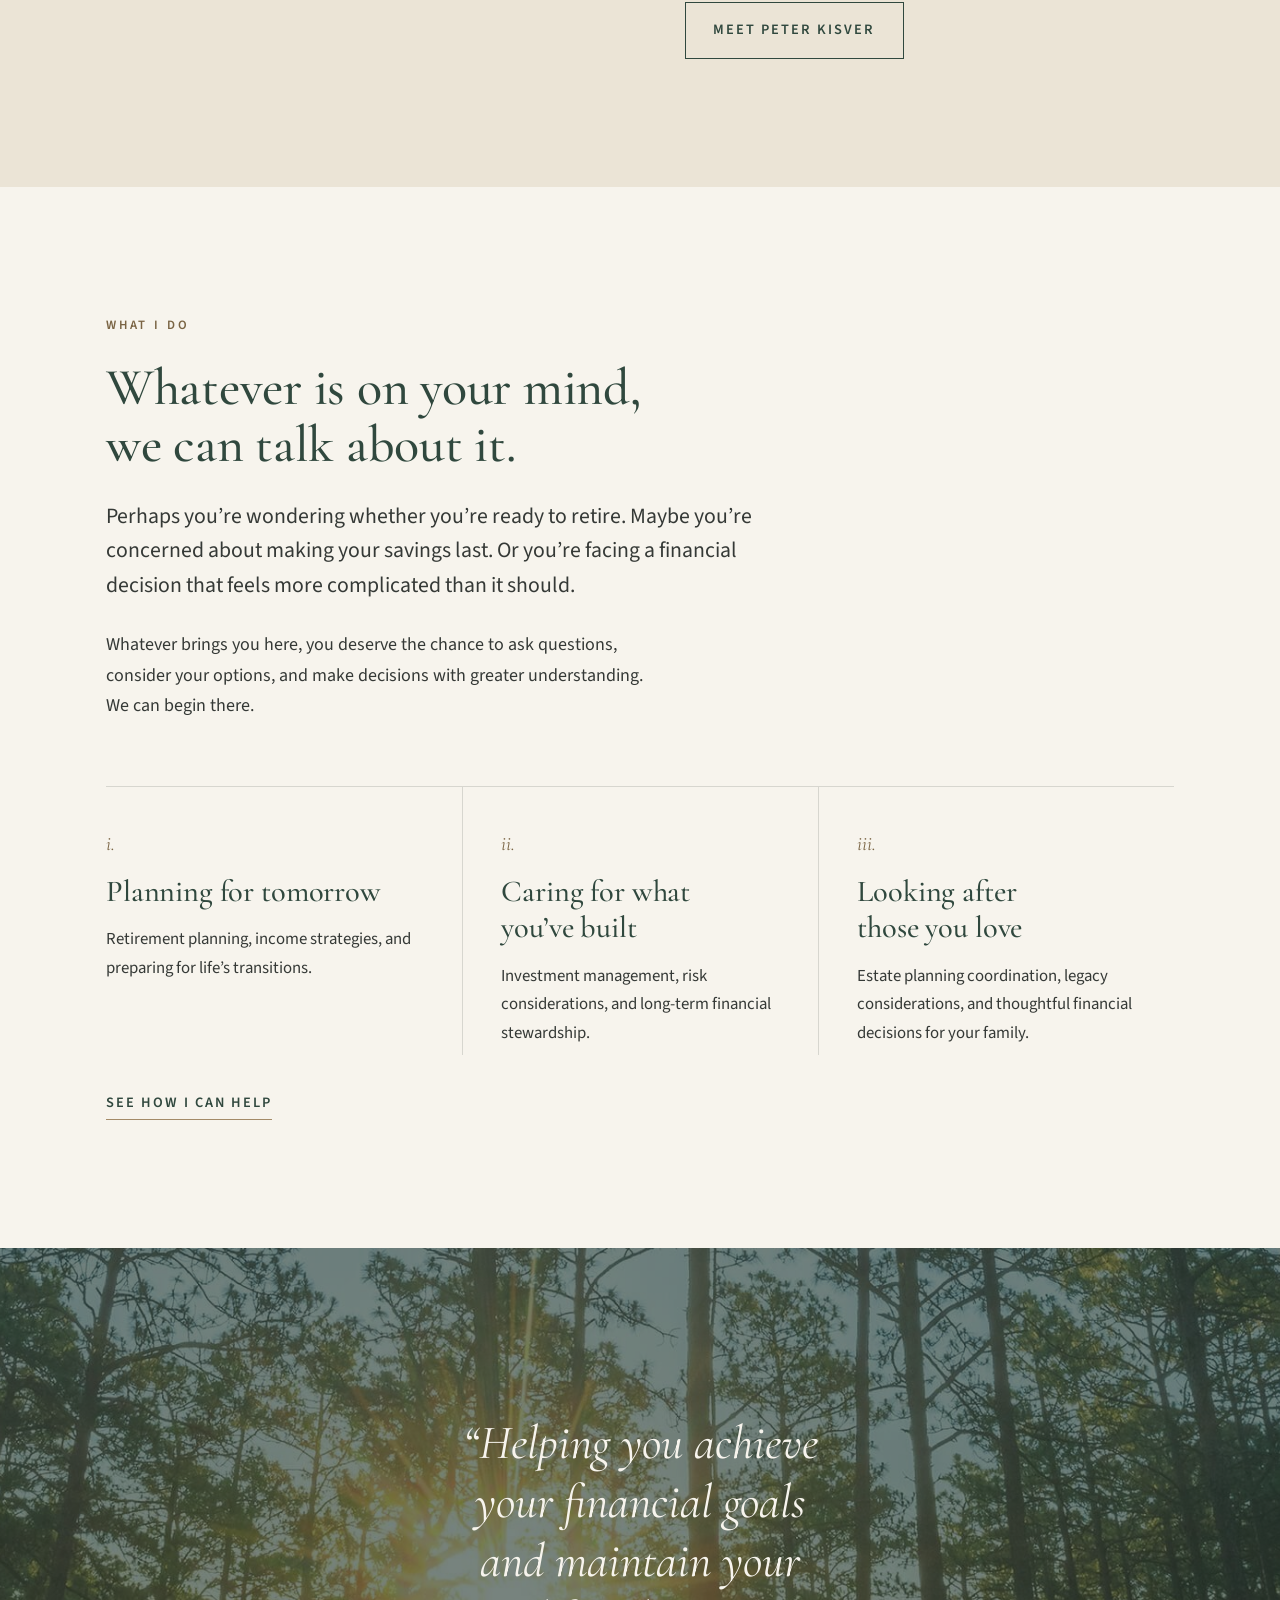
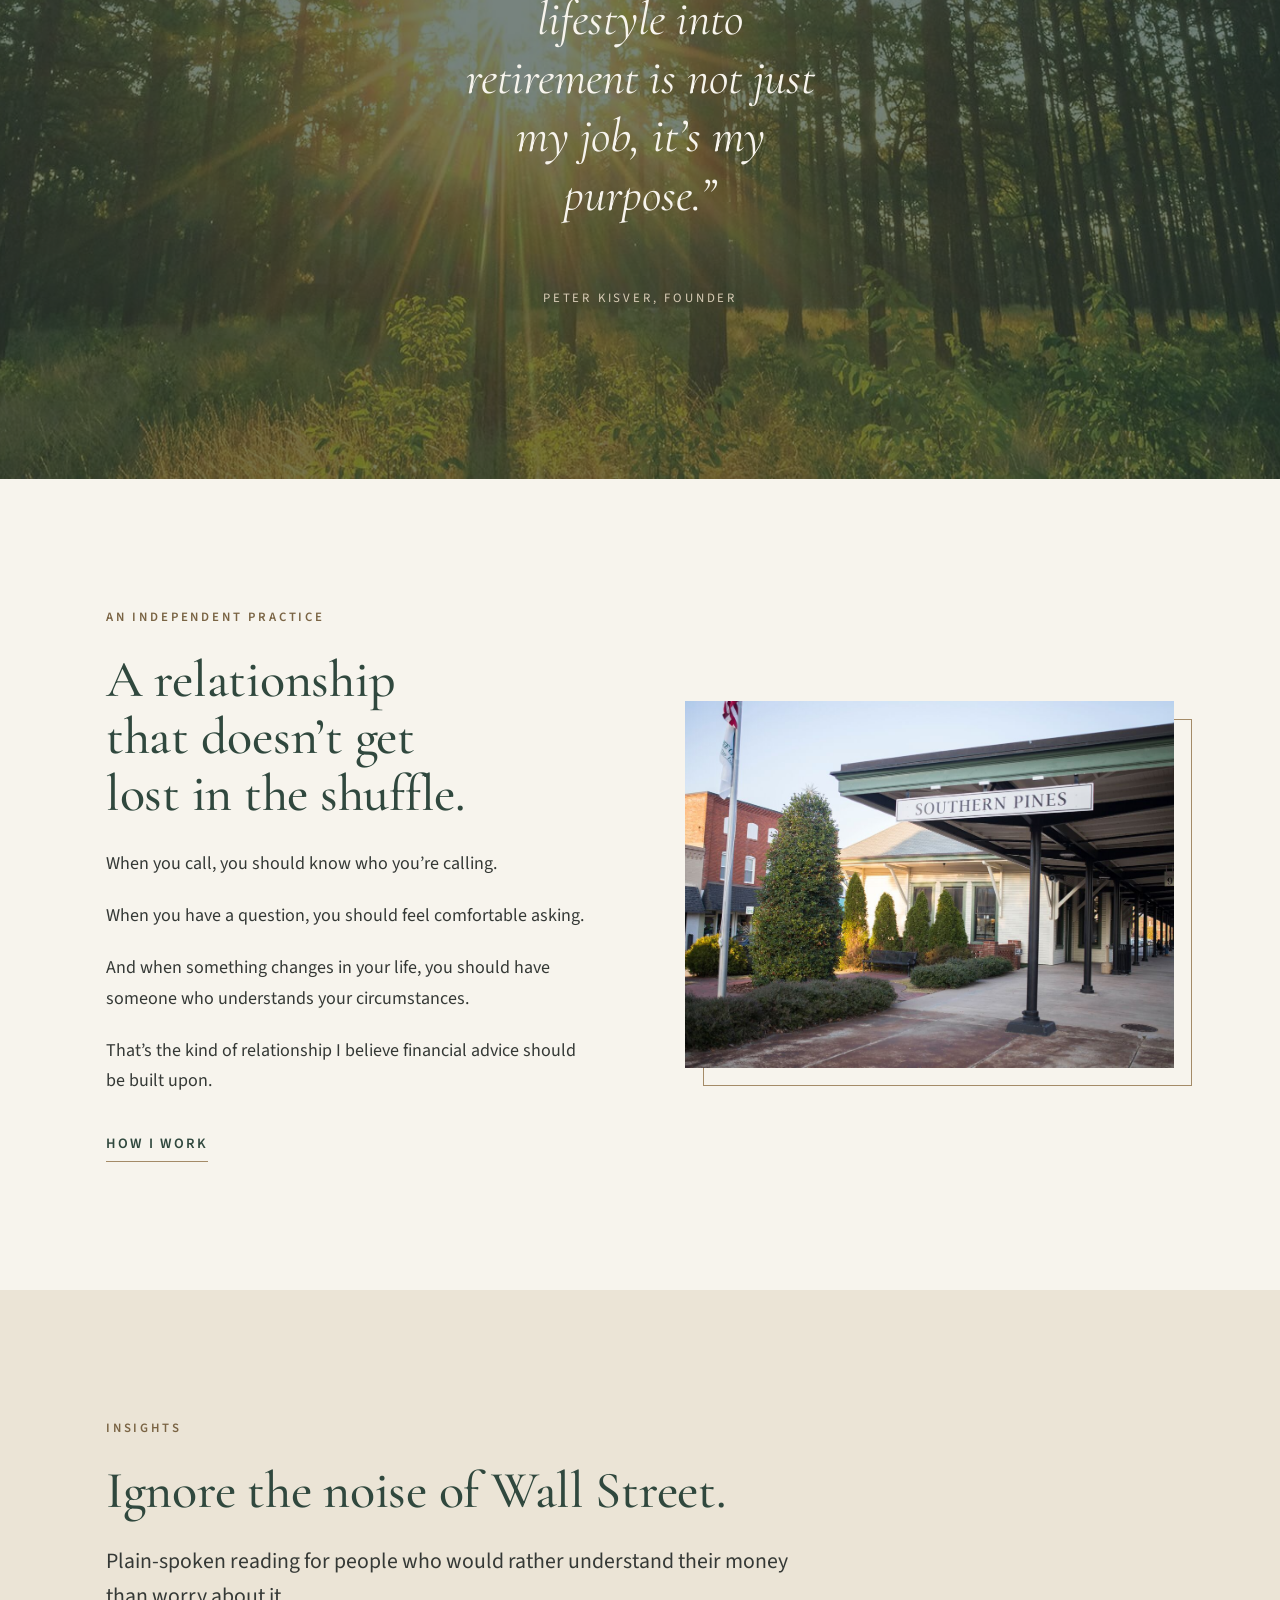
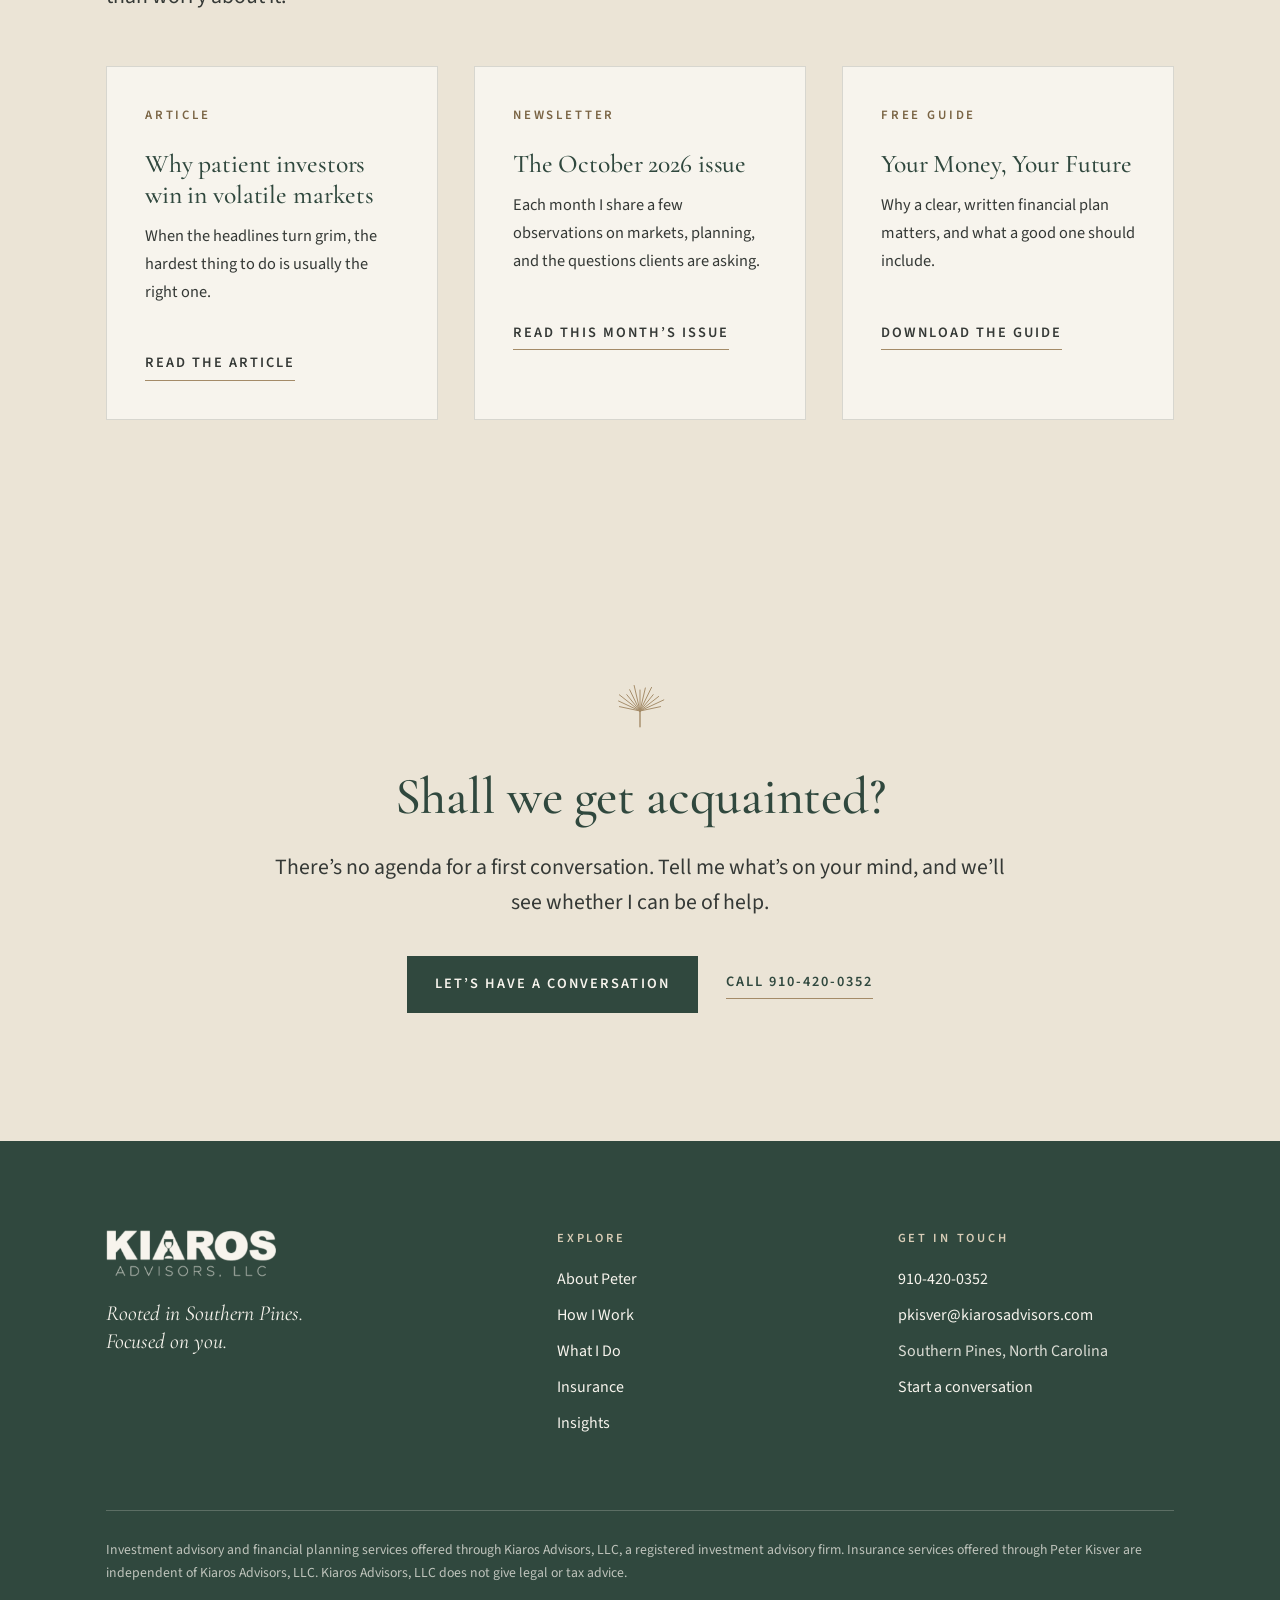
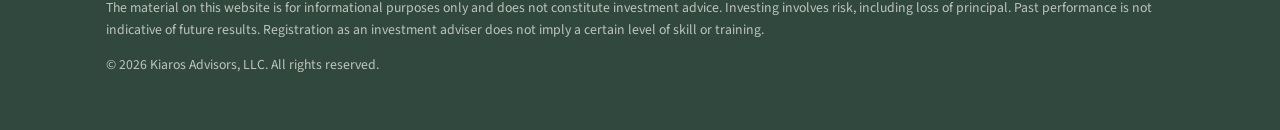
==== commit f43b8e92: "Add the July, August and October 2026 newsletters October is now the featured issue. August fills th" ====
--- a/index.html
+++ b/index.html
@@ -18,7 +18,7 @@
   <link rel="preconnect" href="https://fonts.googleapis.com">
   <link rel="preconnect" href="https://fonts.gstatic.com" crossorigin>
   <link href="https://fonts.googleapis.com/css2?family=Cormorant+Garamond:ital,wght@0,400;0,500;0,600;1,400;1,500&family=Source+Sans+3:wght@400;600&display=swap" rel="stylesheet">
-  <link rel="stylesheet" href="assets/css/site.css">
+  <link rel="stylesheet" href="assets/css/site.css?v=d017753aae">
 </head>
 <body>
   <a class="skip" href="#main">Skip to content</a>
@@ -150,9 +150,9 @@
             <p>When the headlines turn grim, the hardest thing to do is usually the right one.</p>
             <span class="textlink">Read the article</span>
           </a>
-          <a class="card" href="assets/newsletters/kiaros-newsletter-2026-09.pdf" target="_blank" rel="noopener">
+          <a class="card" href="assets/newsletters/kiaros-newsletter-2026-10.pdf" target="_blank" rel="noopener">
             <span class="eyebrow">Newsletter</span>
-            <h3>The September 2026 issue</h3>
+            <h3>The October 2026 issue</h3>
             <p>Each month I share a few observations on markets, planning, and the questions clients are asking.</p>
             <span class="textlink">Read this month&rsquo;s issue</span>
           </a>
@@ -214,6 +214,6 @@
     </div>
   </footer>
 
-  <script src="assets/js/site.js" defer></script>
+  <script src="assets/js/site.js?v=4c30f6dec3" defer></script>
 </body>
 </html>
--- a/assets/css/site.css
+++ b/assets/css/site.css
@@ -222,6 +222,19 @@
 .split--top { align-items: start; }
 .split .frame img { aspect-ratio: 4 / 3; }
 .split .frame--tall img { aspect-ratio: 4 / 5; }
+/* Place photo with Peter's portrait layered over its corner.
+   The portrait stays near its native size so it remains sharp. */
+.duo { position: relative; margin: 0 0 56px; padding-right: 18%; }
+.duo::before { content: ""; position: absolute; top: 18px; left: -18px; right: calc(18% + 18px); bottom: -18px; border: 1px solid var(--bronze); }
+.duo-place { position: relative; width: 100%; aspect-ratio: 4 / 5; object-fit: cover; object-position: 70% center; }
+.duo-portrait {
+  position: absolute; right: 0; bottom: -56px; width: 46%; max-width: 230px; height: auto;
+  border: 8px solid var(--ivory); box-shadow: 0 10px 30px rgba(36, 55, 47, 0.18);
+}
+@media (max-width: 860px) {
+  .duo { margin-left: 18px; }
+  .duo-place { aspect-ratio: 4 / 3; }
+}
 @media (max-width: 860px) {
   .split { grid-template-columns: 1fr; }
   .split .frame { margin-right: 18px; }
